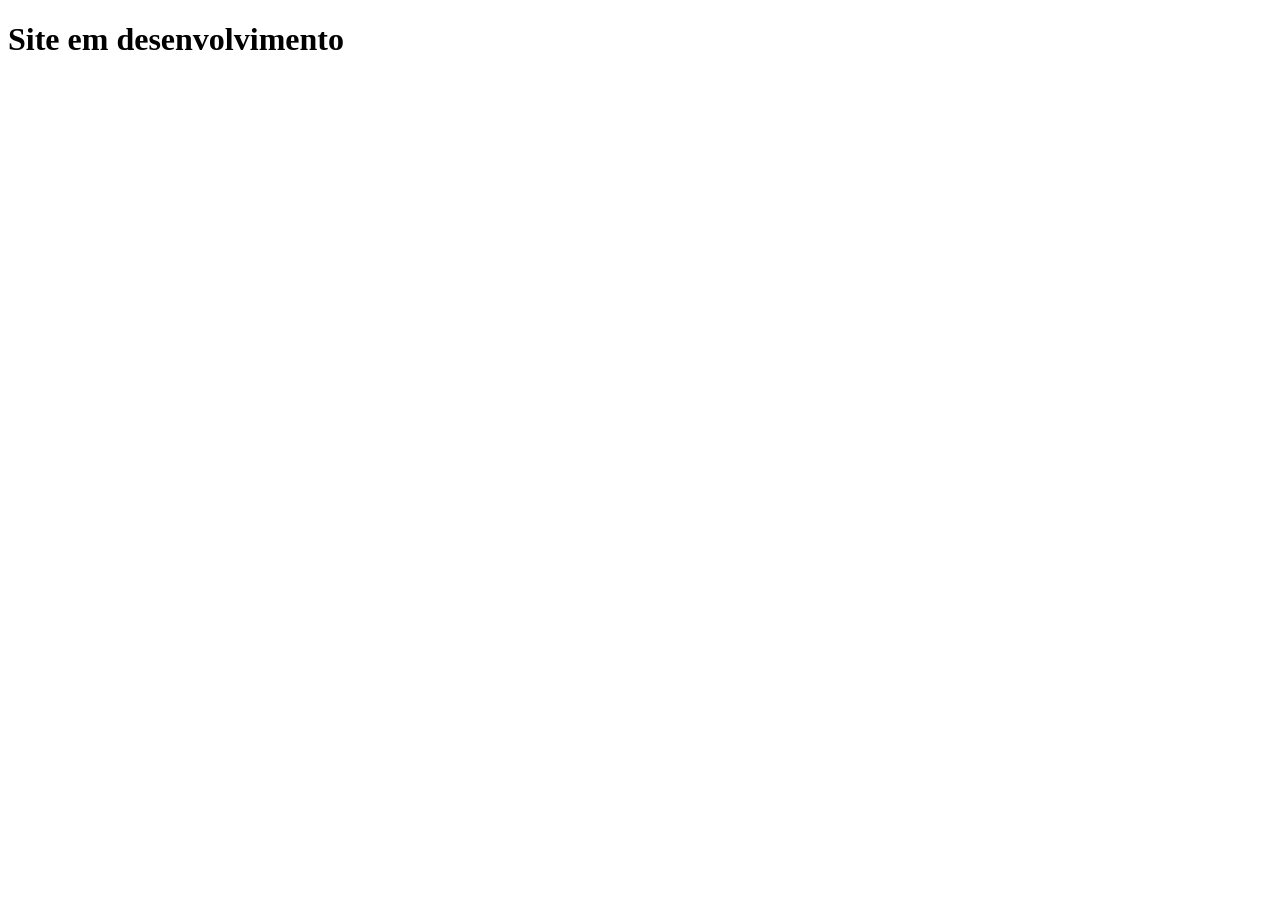
==== index.html @ aa509ddc "Iniciando" ====
<!DOCTYPE html>
<html lang="pt-br">
<head>
    <meta charset="UTF-8">
    <meta name="viewport" content="width=device-width, initial-scale=1.0">
    <title>Viva Fit</title>
</head>
<body>
    <h1> Site em desenvolvimento</h1>
</body>
</html>
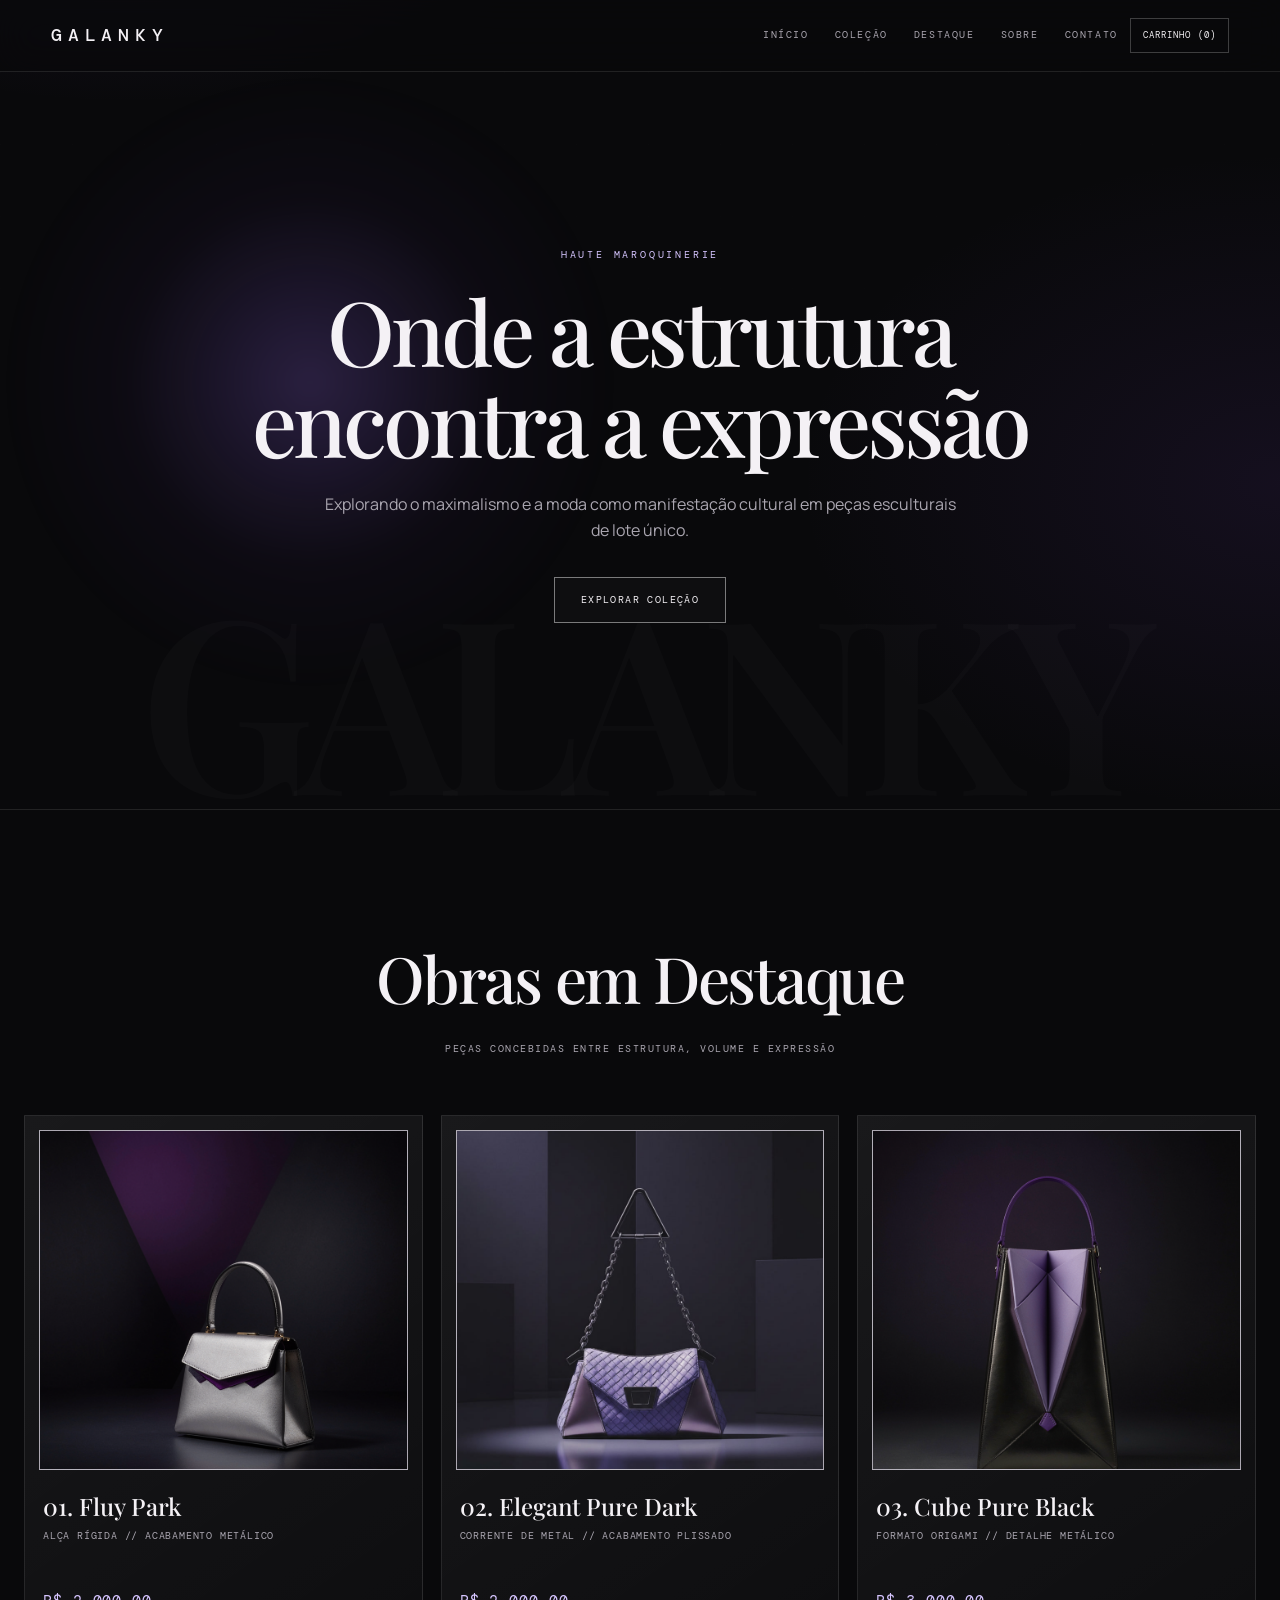
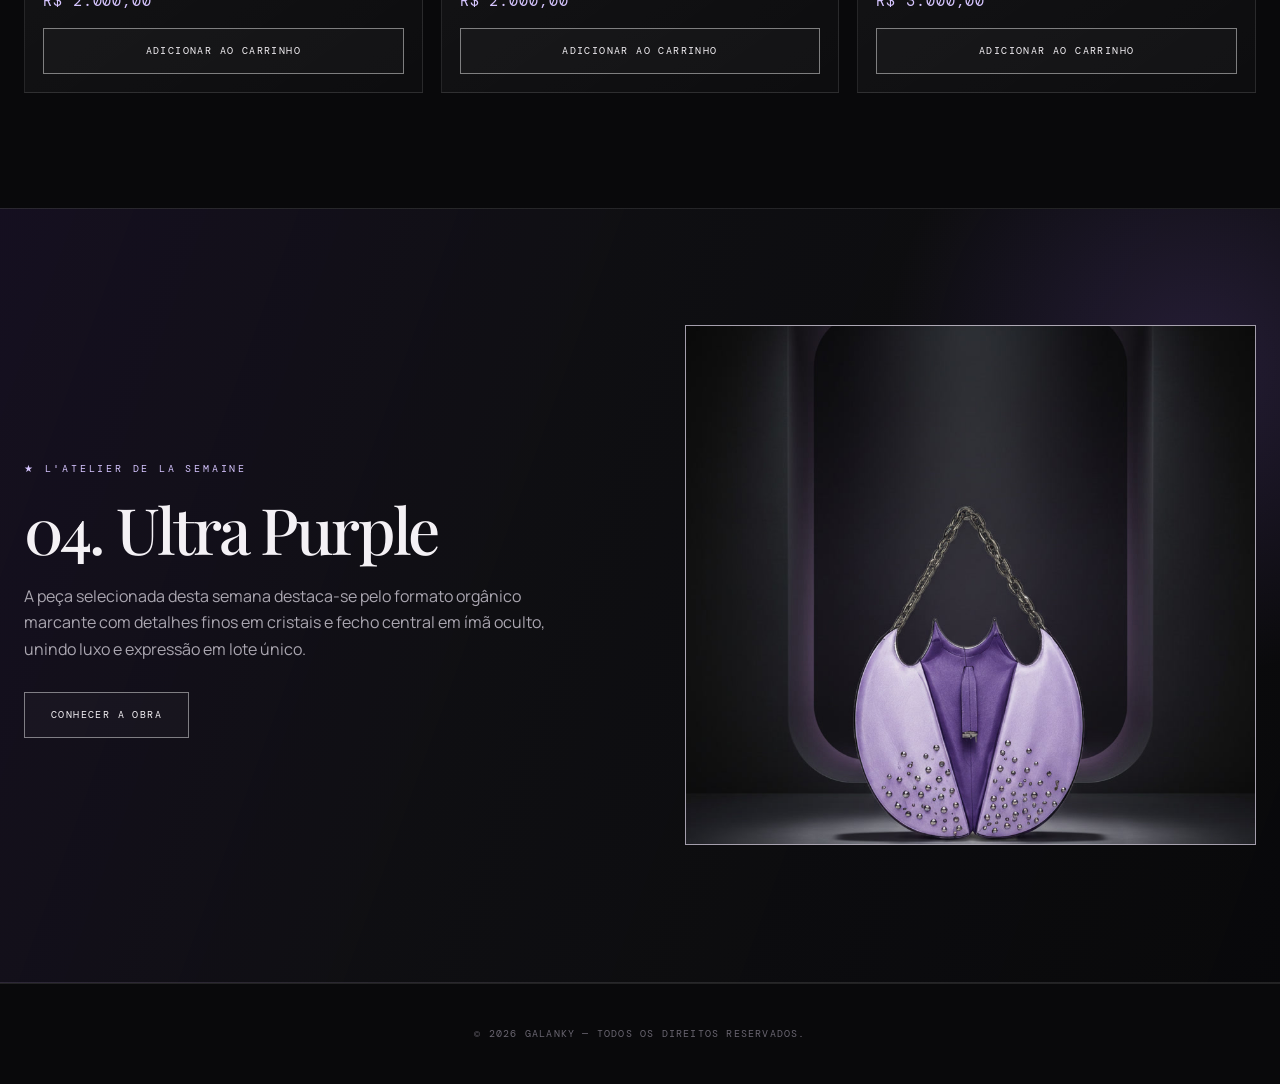
==== commit 6e6e1782: "Site novo" ====
--- a/index.html
+++ b/index.html
@@ -1,11 +1,95 @@
 <!DOCTYPE html>
 <html lang="pt-br">
+
 <head>
     <meta charset="UTF-8">
     <meta name="viewport" content="width=device-width, initial-scale=1.0">
-    <title>Viva Fit</title>
+    <title>GALANKY — Identidade Editorial de Luxo</title>
+    <link rel="stylesheet" href="./style.css">
 </head>
+
 <body>
-    <h1> Site em desenvolvimento</h1>
+
+    <nav class="navbar">
+        <div class="nav-logo">GALANKY</div>
+        <div class="nav-commerce">
+            <div class="nav-links">
+                <a href="./index.html">Início</a>
+                <a href="./pags/product.html">Coleção</a>
+                <a href="./pags/destaque.html">Destaque</a>
+                <a href="./pags/sobre.html">Sobre</a>
+                <a href="./pags/contact.html">Contato</a>
+            </div>
+            <a class="cart-link" href="./pags/carrinho.html">Carrinho (<span data-cart-count>0</span>)</a>
+        </div>
+    </nav>
+
+    <header class="hero">
+        <span class="hero-subtitle">Haute Maroquinerie</span>
+        <h1 class="hero-title">Onde a estrutura encontra a expressão</h1>
+        <p class="hero-description">Explorando o maximalismo e a moda como manifestação cultural em peças esculturais de
+            lote único.</p>
+        <div>
+            <a href="./pags/product.html" class="btn">Explorar Coleção</a>
+        </div>
+    </header>
+
+    <section class="section-container collection-section">
+        <h2 class="section-title">Obras em Destaque</h2>
+        <div class="product-grid">
+
+            <div class="product-card">
+                <div class="product-image-container">
+                    <img src="./pags/assets/bag01.png" alt="Bolsa Mini Estruturada">
+                </div>
+                <h3>01. Fluy Park</h3>
+                <p>Alça Rígida // Acabamento Metálico</p>
+                <div class="price">R$ 2.000,00</div><button type="button" class="btn" data-add="fluy-park">Adicionar ao carrinho</button>
+            </div>
+
+            <div class="product-card">
+                <div class="product-image-container">
+                    <img src="./pags/assets/bag02.jpg" alt="Bolsa Triangular">
+                </div>
+                <h3>02. Elegant Pure Dark</h3>
+                <p>Corrente de Metal // Acabamento Plissado</p>
+                <div class="price">R$ 2.000,00</div><button type="button" class="btn" data-add="elegant-pure-dark">Adicionar ao carrinho</button>
+            </div>
+
+            <div class="product-card">
+                <div class="product-image-container">
+                    <img src="./pags/assets/bag03.png" alt="Bolsa Escultural">
+                </div>
+                <h3>03. Cube Pure Black</h3>
+                <p>Formato Origami // Detalhe Metálico</p>
+                <div class="price">R$ 3.000,00</div><button type="button" class="btn" data-add="cube-pure-black">Adicionar ao carrinho</button>
+            </div>
+
+        </div>
+    </section>
+
+    <section class="semana-section">
+        <div class="section-container semana-flex">
+            <div class="semana-content">
+                <span class="semana-tag">★ L'Atelier de la Semaine</span>
+                <h2>04. Ultra Purple</h2>
+                <p>A peça selecionada desta semana destaca-se pelo formato orgânico marcante com detalhes finos em
+                    cristais e fecho central em ímã oculto, unindo luxo e expressão em lote único.</p>
+                <a href="./pags/destaque.html" class="btn">Conhecer a Obra</a>
+            </div>
+            <div class="semana-visual">
+                <div class="product-image-container feature-crop">
+                    <img src="./pags/assets/bag04.jpg" alt="Bolsa Escultural Orgânica">
+                </div>
+            </div>
+        </div>
+    </section>
+
+    <footer>
+        <p>&copy; 2026 GALANKY — Todos os direitos reservados.</p>
+    </footer>
+
+<script src="./app.js"></script>
 </body>
+
 </html>
--- a/style.css
+++ b/style.css
@@ -0,0 +1,561 @@
+/* GALANKY — identidade editorial de luxo */
+@import url('https://fonts.googleapis.com/css2?family=DM+Mono:wght@400;500&family=Manrope:wght@400;500;600&family=Playfair+Display:ital,wght@0,500;0,600;1,500&display=swap');
+
+:root {
+  --bg: #09090b;
+  --surface: rgba(20, 20, 24, .72);
+  --surface-strong: #141419;
+  --line: rgba(255,255,255,.10);
+  --line-strong: rgba(255,255,255,.22);
+  --text: #f4f1f5;
+  --muted: #aaa6b0;
+  --accent: #b28cff;
+  --accent-soft: #d6c5ff;
+}
+
+* { 
+  margin: 0; 
+  padding: 0; 
+  box-sizing: border-box; 
+}
+
+html { 
+  scroll-behavior: smooth; 
+}
+
+body {
+  min-height: 100vh;
+  font-family: 'Manrope', Arial, sans-serif;
+  background:
+    radial-gradient(900px 600px at 10% -10%, rgba(119,74,205,.20), transparent 62%),
+    radial-gradient(800px 550px at 100% 18%, rgba(99,57,161,.13), transparent 60%),
+    var(--bg);
+  color: var(--text);
+  line-height: 1.65;
+  overflow-x: hidden;
+}
+
+body::before {
+  content: ''; 
+  position: fixed; 
+  inset: 0; 
+  pointer-events: none; 
+  z-index: -1; 
+  opacity: .38;
+  background-image: linear-gradient(rgba(255,255,255,.018) 1px, transparent 1px), linear-gradient(90deg, rgba(255,255,255,.018) 1px, transparent 1px);
+  background-size: 72px 72px;
+  mask-image: linear-gradient(to bottom, black, transparent 75%);
+}
+
+a { 
+  text-decoration: none; 
+  color: inherit; 
+}
+
+button { 
+  font: inherit; 
+}
+
+/* NAVBAR */
+.navbar {
+  display: flex; 
+  justify-content: space-between; 
+  align-items: center; 
+  gap: 30px;
+  padding: 18px clamp(22px, 4vw, 64px); 
+  position: sticky; 
+  top: 0; 
+  z-index: 100;
+  border-bottom: 1px solid var(--line); 
+  background: rgba(9, 9, 11, .72); 
+  backdrop-filter: blur(18px) saturate(130%);
+}
+
+.nav-logo { 
+  font-family: 'DM Mono', monospace; 
+  font-size: 18px; 
+  font-weight: 500; 
+  letter-spacing: .32em; 
+}
+
+.nav-links { 
+  display: flex; 
+  align-items: center; 
+  flex-wrap: wrap; 
+  gap: 26px; 
+}
+
+.nav-links a { 
+  position: relative; 
+  font-family: 'DM Mono', monospace; 
+  font-size: 10px; 
+  text-transform: uppercase; 
+  letter-spacing: .16em; 
+  color: var(--muted); 
+  transition: color .25s ease; 
+}
+
+.nav-links a::after { 
+  content: ''; 
+  position: absolute; 
+  left: 0; 
+  bottom: -7px; 
+  width: 100%; 
+  height: 1px; 
+  background: var(--accent-soft); 
+  transform: scaleX(0); 
+  transform-origin: right; 
+  transition: transform .3s ease; 
+}
+
+.nav-links a:hover { 
+  color: var(--text); 
+}
+
+.nav-links a:hover::after { 
+  transform: scaleX(1); 
+  transform-origin: left; 
+}
+
+/* HERO */
+.hero { 
+  position: relative; 
+  isolation: isolate; 
+  min-height: min(82vh, 760px); 
+  display: grid; 
+  place-content: center; 
+  text-align: center; 
+  padding: 110px 24px 120px; 
+  border-bottom: 1px solid var(--line); 
+  overflow: hidden; 
+}
+
+.hero::before { 
+  content: ''; 
+  position: absolute; 
+  width: 620px; 
+  height: 620px; 
+  border-radius: 50%; 
+  z-index: -1; 
+  background: radial-gradient(circle, rgba(159,112,255,.22), rgba(100,52,168,.05) 42%, transparent 70%); 
+  filter: blur(8px); 
+  animation: floatGlow 9s ease-in-out infinite; 
+}
+
+.hero::after { 
+  content: 'GALANKY'; 
+  position: absolute; 
+  left: 50%; 
+  bottom: -.36em; 
+  transform: translateX(-50%); 
+  font-family: 'Playfair Display', serif; 
+  font-size: clamp(100px, 19vw, 300px); 
+  font-weight: 600; 
+  letter-spacing: -.07em; 
+  color: rgba(255,255,255,.018); 
+  white-space: nowrap; 
+  z-index: -1; 
+}
+
+@keyframes floatGlow { 
+  50% { transform: translate3d(0, -18px, 0) scale(1.07); } 
+}
+
+.hero-subtitle, .semana-tag { 
+  font-family: 'DM Mono', monospace; 
+  font-size: 10px; 
+  text-transform: uppercase; 
+  letter-spacing: .28em; 
+  color: var(--accent-soft); 
+}
+
+.hero-subtitle { 
+  margin-bottom: 20px; 
+  display: block; 
+}
+
+.hero-title { 
+  font-family: 'Playfair Display', Georgia, serif; 
+  font-size: clamp(44px, 7vw, 94px); 
+  line-height: 1.02; 
+  font-weight: 500; 
+  letter-spacing: -.045em; 
+  max-width: 900px; 
+  margin: 0 auto 24px; 
+}
+
+.hero-description { 
+  color: var(--muted); 
+  max-width: 650px; 
+  margin: 0 auto 34px; 
+  font-size: 16px; 
+}
+
+/* BOTOES */
+.btn { 
+  position: relative; 
+  overflow: hidden; 
+  display: inline-flex; 
+  align-items: center; 
+  justify-content: center; 
+  min-height: 46px; 
+  padding: 12px 26px; 
+  border: 1px solid rgba(255,255,255,.45); 
+  background: rgba(255,255,255,.025); 
+  color: var(--text); 
+  text-transform: uppercase; 
+  letter-spacing: .14em; 
+  font-family: 'DM Mono', monospace; 
+  font-size: 10px; 
+  cursor: pointer; 
+  transition: border-color .3s ease, color .3s ease, transform .3s ease, background .3s ease; 
+}
+
+.btn::before { 
+  content: ''; 
+  position: absolute; 
+  inset: 0; 
+  background: var(--accent-soft); 
+  transform: translateY(102%); 
+  transition: transform .32s cubic-bezier(.22, 1, .36, 1); 
+  z-index: -1; 
+}
+
+.btn:hover { 
+  color: #151018; 
+  border-color: var(--accent-soft); 
+  transform: translateY(-2px); 
+}
+
+.btn:hover::before { 
+  transform: translateY(0); 
+}
+
+/* SEÇÕES E CARDS */
+.section-container { 
+  width: min(1240px, calc(100% - 48px)); 
+  margin: 0 auto; 
+  padding: clamp(72px, 9vw, 132px) 0; 
+}
+
+.section-title { 
+  font-family: 'Playfair Display', Georgia, serif; 
+  font-size: clamp(38px, 5vw, 66px); 
+  font-weight: 500; 
+  letter-spacing: -.035em; 
+  text-align: center; 
+  margin-bottom: 58px; 
+}
+
+.collection-section .section-title::after { 
+  content: 'Peças concebidas entre estrutura, volume e expressão'; 
+  display: block; 
+  margin-top: 10px; 
+  font-family: 'DM Mono', monospace; 
+  font-size: 10px; 
+  font-weight: 400; 
+  letter-spacing: .15em; 
+  text-transform: uppercase; 
+  color: var(--muted); 
+}
+
+.product-grid { 
+  display: grid; 
+  grid-template-columns: repeat(auto-fit, minmax(260px, 1fr)); 
+  gap: 18px; 
+}
+
+.product-card { 
+  position: relative; 
+  isolation: isolate; 
+  padding: 14px; 
+  background: linear-gradient(145deg, rgba(255,255,255,.065), rgba(255,255,255,.018)); 
+  border: 1px solid var(--line); 
+  text-align: left; 
+  transition: transform .45s cubic-bezier(.22, 1, .36, 1), border-color .35s ease, box-shadow .45s ease; 
+}
+
+.product-card::before { 
+  content: ''; 
+  position: absolute; 
+  inset: -1px; 
+  z-index: -1; 
+  background: linear-gradient(135deg, transparent 20%, rgba(184,142,255,.30), transparent 72%); 
+  opacity: 0; 
+  transition: opacity .45s ease; 
+}
+
+.product-card:hover { 
+  transform: translateY(-9px); 
+  border-color: rgba(214,197,255,.42); 
+  box-shadow: 0 28px 80px rgba(0,0,0,.38); 
+}
+
+.product-card:hover::before { 
+  opacity: 1; 
+}
+
+/* CONTAINER DE IMAGEM */
+.product-image-container { 
+  width: 100%; 
+  height: 340px; 
+  overflow: hidden; 
+  position: relative; 
+  margin-bottom: 22px; 
+  display: flex; 
+  justify-content: center;
+  align-items: center; 
+  background: radial-gradient(circle at 50% 35%, #eeeaf2 0%, #d8d4df 58%, #c7c2cd 100%); 
+  border: 1px solid rgba(0,0,0,.14); 
+}
+
+.product-image-container::after { 
+  content: ''; 
+  position: absolute; 
+  inset: 0; 
+  pointer-events: none; 
+  background: linear-gradient(115deg, transparent 25%, rgba(255,255,255,.34) 48%, transparent 68%); 
+  transform: translateX(-140%); 
+  transition: transform .8s cubic-bezier(.22, 1, .36, 1); 
+  z-index: 2;
+}
+
+.product-card:hover .product-image-container::after { 
+  transform: translateX(140%); 
+}
+
+.product-image-container img { 
+  width: 100%; 
+  height: 100%; 
+  object-fit: cover; 
+  object-position: center; 
+  display: block; 
+  padding: 0; 
+  transition: transform .65s cubic-bezier(.22, 1, .36, 1), filter .45s ease; 
+}
+
+.product-card:hover img { 
+  transform: scale(1.05); 
+  filter: drop-shadow(0 18px 18px rgba(20,8,35,.24)); 
+}
+
+.product-card h3 { 
+  font-family: 'Playfair Display', Georgia, serif; 
+  font-size: 24px; 
+  line-height: 1.18; 
+  font-weight: 500; 
+  margin: 2px 4px 7px; 
+}
+
+.product-card p { 
+  min-height: 42px; 
+  margin: 0 4px 20px; 
+  color: var(--muted); 
+  font-family: 'DM Mono', monospace; 
+  font-size: 10px; 
+  line-height: 1.7; 
+  letter-spacing: .08em; 
+  text-transform: uppercase; 
+}
+
+.product-card .btn { 
+  margin: 0 4px 4px; 
+  width: calc(100% - 8px); 
+}
+
+/* ÁREA DE DESTAQUE DA SEMANA */
+.semana-section { 
+  position: relative; 
+  border-top: 1px solid var(--line); 
+  border-bottom: 1px solid var(--line); 
+  background: linear-gradient(110deg, rgba(107,63,177,.13), rgba(20,20,24,.58) 42%, rgba(9,9,11,.8)); 
+  overflow: hidden; 
+}
+
+.semana-section::before { 
+  content: ''; 
+  position: absolute; 
+  width: 650px; 
+  height: 650px; 
+  right: -240px; 
+  top: -170px; 
+  border-radius: 50%; 
+  background: radial-gradient(circle, rgba(166,118,255,.17), transparent 68%); 
+}
+
+.semana-flex { 
+  position: relative; 
+  display: grid; 
+  grid-template-columns: 1fr 1fr; 
+  align-items: center; 
+  gap: clamp(34px, 7vw, 100px); 
+}
+
+.semana-content h2 { 
+  font-family: 'Playfair Display', Georgia, serif; 
+  font-size: clamp(42px, 5vw, 68px); 
+  line-height: 1.02; 
+  font-weight: 500; 
+  letter-spacing: -.045em; 
+  margin: 16px 0 22px; 
+}
+
+.semana-content p { 
+  color: var(--muted); 
+  max-width: 560px; 
+  margin-bottom: 30px; 
+}
+
+.semana-visual { 
+  min-width: 0; 
+}
+
+.feature-crop { 
+  height: clamp(380px, 44vw, 520px); 
+  background: radial-gradient(circle at 50% 50%, #e9e4ee, #beb7c7); 
+}
+
+.feature-crop img { 
+  padding: 0; 
+  object-fit: cover; 
+  object-position: center; 
+}
+
+.sobre-content { 
+  max-width: 850px; 
+  text-align: center; 
+}
+
+.sobre-content .hero-description { 
+  margin-bottom: 22px; 
+}
+
+footer { 
+  padding: 42px 24px; 
+  border-top: 1px solid var(--line); 
+  text-align: center; 
+  color: #696570; 
+  font-family: 'DM Mono', monospace; 
+  font-size: 10px; 
+  letter-spacing: .12em; 
+  text-transform: uppercase; 
+}
+
+/* RESPONSIVIDADE */
+@media (max-width: 760px) {
+  .navbar { align-items: flex-start; flex-direction: column; gap: 12px; }
+  .nav-links { gap: 14px 20px; }
+  .section-container { width: min(100% - 32px, 1240px); }
+  .hero { min-height: 700px; }
+  .product-grid { gap: 14px; }
+  .product-image-container { height: 310px; }
+  .semana-flex { grid-template-columns: 1fr; }
+  .semana-content { order: 1; }
+  .semana-visual { order: 2; }
+  .feature-crop { height: 380px; }
+}
+
+@media (prefers-reduced-motion: reduce) { 
+  *, *::before, *::after { 
+    animation-duration: .01ms !important; 
+    animation-iteration-count: 1 !important; 
+    transition-duration: .01ms !important; 
+    scroll-behavior: auto !important; 
+  } 
+}
+/* E-COMMERCE — extensão da identidade GALANKY */
+.nav-commerce { display:flex; align-items:center; gap:12px; }
+.cart-link { border:1px solid var(--line-strong); padding:9px 12px; font-family:'DM Mono',monospace; font-size:9px; letter-spacing:.12em; text-transform:uppercase; }
+.cart-link:hover { border-color:var(--accent-soft); color:var(--accent-soft); }
+.price { margin: 8px 4px 14px; font-family:'DM Mono',monospace; font-size:15px; letter-spacing:.06em; color:var(--accent-soft); }
+.price small { color:var(--muted); font-size:9px; margin-left:5px; }
+.product-card .btn-row { display:grid; grid-template-columns:1fr; gap:8px; }
+.btn.secondary { border-color:var(--line); color:var(--muted); }
+.eyebrow { display:block; font-family:'DM Mono',monospace; font-size:9px; text-transform:uppercase; letter-spacing:.2em; color:var(--accent-soft); margin-bottom:8px; }
+.ecommerce-section { border-top:1px solid var(--line); }
+.checkout-grid { display:grid; grid-template-columns:minmax(0,1.15fr) minmax(320px,.85fr); gap:22px; align-items:start; }
+.panel { padding:26px; background:linear-gradient(145deg,rgba(255,255,255,.055),rgba(255,255,255,.018)); border:1px solid var(--line); }
+.panel h2 { font-family:'Playfair Display',Georgia,serif; font-size:32px; font-weight:500; margin-bottom:22px; }
+.form-grid { display:grid; grid-template-columns:1fr 1fr; gap:14px; }
+.field { display:flex; flex-direction:column; gap:7px; margin-bottom:14px; }
+.field.full { grid-column:1/-1; }
+.field label { font-family:'DM Mono',monospace; font-size:9px; text-transform:uppercase; letter-spacing:.14em; color:var(--muted); }
+.field input, .field select { width:100%; min-height:46px; padding:11px 13px; color:var(--text); background:rgba(0,0,0,.22); border:1px solid var(--line-strong); outline:none; font:13px Manrope,sans-serif; }
+.field input:focus { border-color:var(--accent-soft); }
+.cep-line { display:grid; grid-template-columns:1fr auto; gap:8px; }
+.delivery-box { margin-top:8px; min-height:90px; border:1px solid var(--line); padding:16px; background:rgba(0,0,0,.16); }
+.delivery-success strong { display:block; font-size:16px; }
+.delivery-success p { color:var(--muted); font-size:11px; margin-top:13px; }
+.delivery-metrics { display:grid; grid-template-columns:repeat(3,1fr); gap:8px; margin-top:15px; }
+.delivery-metrics div { border-left:1px solid var(--line-strong); padding-left:10px; }
+.delivery-metrics small, .tracking-details small, .tracking-count small { display:block; color:var(--muted); font-family:'DM Mono',monospace; font-size:8px; text-transform:uppercase; letter-spacing:.12em; margin-bottom:5px; }
+.loading-line { color:var(--muted); font-family:'DM Mono',monospace; font-size:10px; text-transform:uppercase; letter-spacing:.12em; }
+.is-error { color:#e9b8c4; border-color:rgba(233,184,196,.4); }
+.payment-options { display:grid; grid-template-columns:1fr 1fr; gap:10px; margin:8px 0 14px; }
+.payment-option { position:relative; }
+.payment-option input { position:absolute; opacity:0; }
+.payment-option label { display:block; padding:15px; border:1px solid var(--line); cursor:pointer; font-family:'DM Mono',monospace; font-size:10px; text-transform:uppercase; letter-spacing:.12em; }
+.payment-option input:checked + label { border-color:var(--accent-soft); background:rgba(178,140,255,.08); color:var(--accent-soft); }
+.payment-panel { padding:13px; margin-bottom:15px; border:1px solid var(--line); color:var(--muted); font-size:11px; }
+.payment-panel strong { color:var(--text); }
+.order-items { display:flex; flex-direction:column; gap:13px; margin-bottom:18px; }
+.order-items > div { display:flex; justify-content:space-between; gap:15px; color:var(--muted); font-size:12px; }
+.order-items strong { color:var(--text); }
+.total-line { border-top:1px solid var(--line); padding-top:17px; display:flex; justify-content:space-between; font-family:'DM Mono',monospace; text-transform:uppercase; letter-spacing:.1em; font-size:11px; }
+.total-line strong { color:var(--accent-soft); font-size:16px; }
+.demo-note { margin-top:16px; padding:12px; border:1px dashed var(--line-strong); color:var(--muted); font-family:'DM Mono',monospace; font-size:9px; line-height:1.6; text-transform:uppercase; }
+.toast { position:fixed; right:22px; bottom:22px; z-index:500; padding:14px 17px; border:1px solid var(--line-strong); background:#141419; color:var(--text); font-family:'DM Mono',monospace; font-size:10px; letter-spacing:.05em; transform:translateY(20px); opacity:0; pointer-events:none; transition:.25s ease; }
+.toast.show { transform:translateY(0); opacity:1; }
+.empty-state { padding:60px 20px; text-align:center; border:1px dashed var(--line-strong); color:var(--muted); }
+.empty-state h2 { color:var(--text); font-family:'Playfair Display',serif; font-size:34px; font-weight:500; margin-bottom:10px; }
+.empty-state .btn { margin-top:20px; }
+.cart-item { display:grid; grid-template-columns:90px 1fr auto auto; gap:16px; align-items:center; padding:14px 0; border-bottom:1px solid var(--line); }
+.cart-item img { width:90px; height:90px; object-fit:cover; background:#ddd; }
+.cart-item h3 { font-family:'Playfair Display',serif; font-size:22px; font-weight:500; }
+.cart-item p { color:var(--muted); font-size:11px; }
+.qty-control { display:flex; align-items:center; gap:12px; margin-top:9px; font-family:'DM Mono',monospace; }
+.qty-control button { width:25px; height:25px; border:1px solid var(--line-strong); background:transparent; color:var(--text); cursor:pointer; }
+.remove-item { border:0; background:none; color:var(--muted); font-size:22px; cursor:pointer; }
+.tracking-head { display:flex; justify-content:space-between; gap:30px; align-items:flex-end; padding-bottom:35px; border-bottom:1px solid var(--line); }
+.tracking-head h1 { font-family:'Playfair Display',serif; font-size:clamp(42px,6vw,70px); line-height:1; font-weight:500; margin-bottom:13px; }
+.tracking-head p { color:var(--muted); max-width:600px; }
+.tracking-count { min-width:210px; padding:18px; border:1px solid var(--line-strong); text-align:right; }
+.tracking-count strong { display:block; color:var(--accent-soft); font-family:'DM Mono',monospace; font-size:17px; }
+.tracking-count span { display:block; color:var(--muted); font-size:11px; margin-top:5px; }
+.timeline { display:grid; grid-template-columns:repeat(4,1fr); gap:10px; padding:38px 0; }
+.timeline-step { position:relative; display:flex; flex-direction:column; align-items:center; text-align:center; gap:10px; color:#5e5965; }
+.timeline-step::after { content:''; position:absolute; height:1px; background:var(--line); top:16px; left:50%; width:100%; z-index:-1; }
+.timeline-step:last-child::after { display:none; }
+.timeline-step span { width:33px; height:33px; display:grid; place-items:center; border:1px solid var(--line); background:var(--bg); font-family:'DM Mono',monospace; font-size:10px; }
+.timeline-step.done { color:var(--text); }
+.timeline-step.done span { border-color:var(--accent-soft); color:var(--accent-soft); }
+.timeline-step.current strong { color:var(--accent-soft); }
+.timeline-step strong { font-family:'DM Mono',monospace; font-size:9px; text-transform:uppercase; letter-spacing:.08em; }
+.tracking-details { display:grid; grid-template-columns:repeat(3,1fr); border-top:1px solid var(--line); border-bottom:1px solid var(--line); }
+.tracking-details > div { padding:22px; border-right:1px solid var(--line); }
+.tracking-details > div:last-child { border-right:0; }
+.tracking-details strong { display:block; font-size:14px; margin-bottom:6px; }
+.tracking-details span { color:var(--muted); font-size:10px; }
+@media (max-width:760px) {
+  .nav-commerce { width:100%; justify-content:space-between; }
+  .checkout-grid { grid-template-columns:1fr; }
+  .form-grid, .payment-options { grid-template-columns:1fr; }
+  .delivery-metrics, .tracking-details { grid-template-columns:1fr; }
+  .tracking-details > div { border-right:0; border-bottom:1px solid var(--line); }
+  .tracking-details > div:last-child { border-bottom:0; }
+  .tracking-head { flex-direction:column; align-items:stretch; }
+  .tracking-count { text-align:left; }
+  .timeline { grid-template-columns:1fr; gap:18px; }
+  .timeline-step { flex-direction:row; text-align:left; }
+  .timeline-step::after { display:none; }
+  .cart-item { grid-template-columns:70px 1fr auto; }
+  .cart-item > strong { grid-column:2; }
+  .remove-item { grid-column:3; grid-row:1; }
+}
+.timeline-five { grid-template-columns:repeat(5,1fr); }
+@media (max-width:760px) { .timeline-five { grid-template-columns:1fr; } }
+
+.payment-result { margin-top: 12px; padding: 13px; border: 1px solid var(--accent-soft); background: rgba(178,140,255,.06); display:flex; flex-direction:column; gap:5px; }
+.payment-result strong { color:var(--text); font-family:'DM Mono',monospace; font-size:13px; }
+.payment-result span { color:var(--muted); font-size:11px; }
+.payment-result em { color:var(--accent-soft); font-style:normal; }
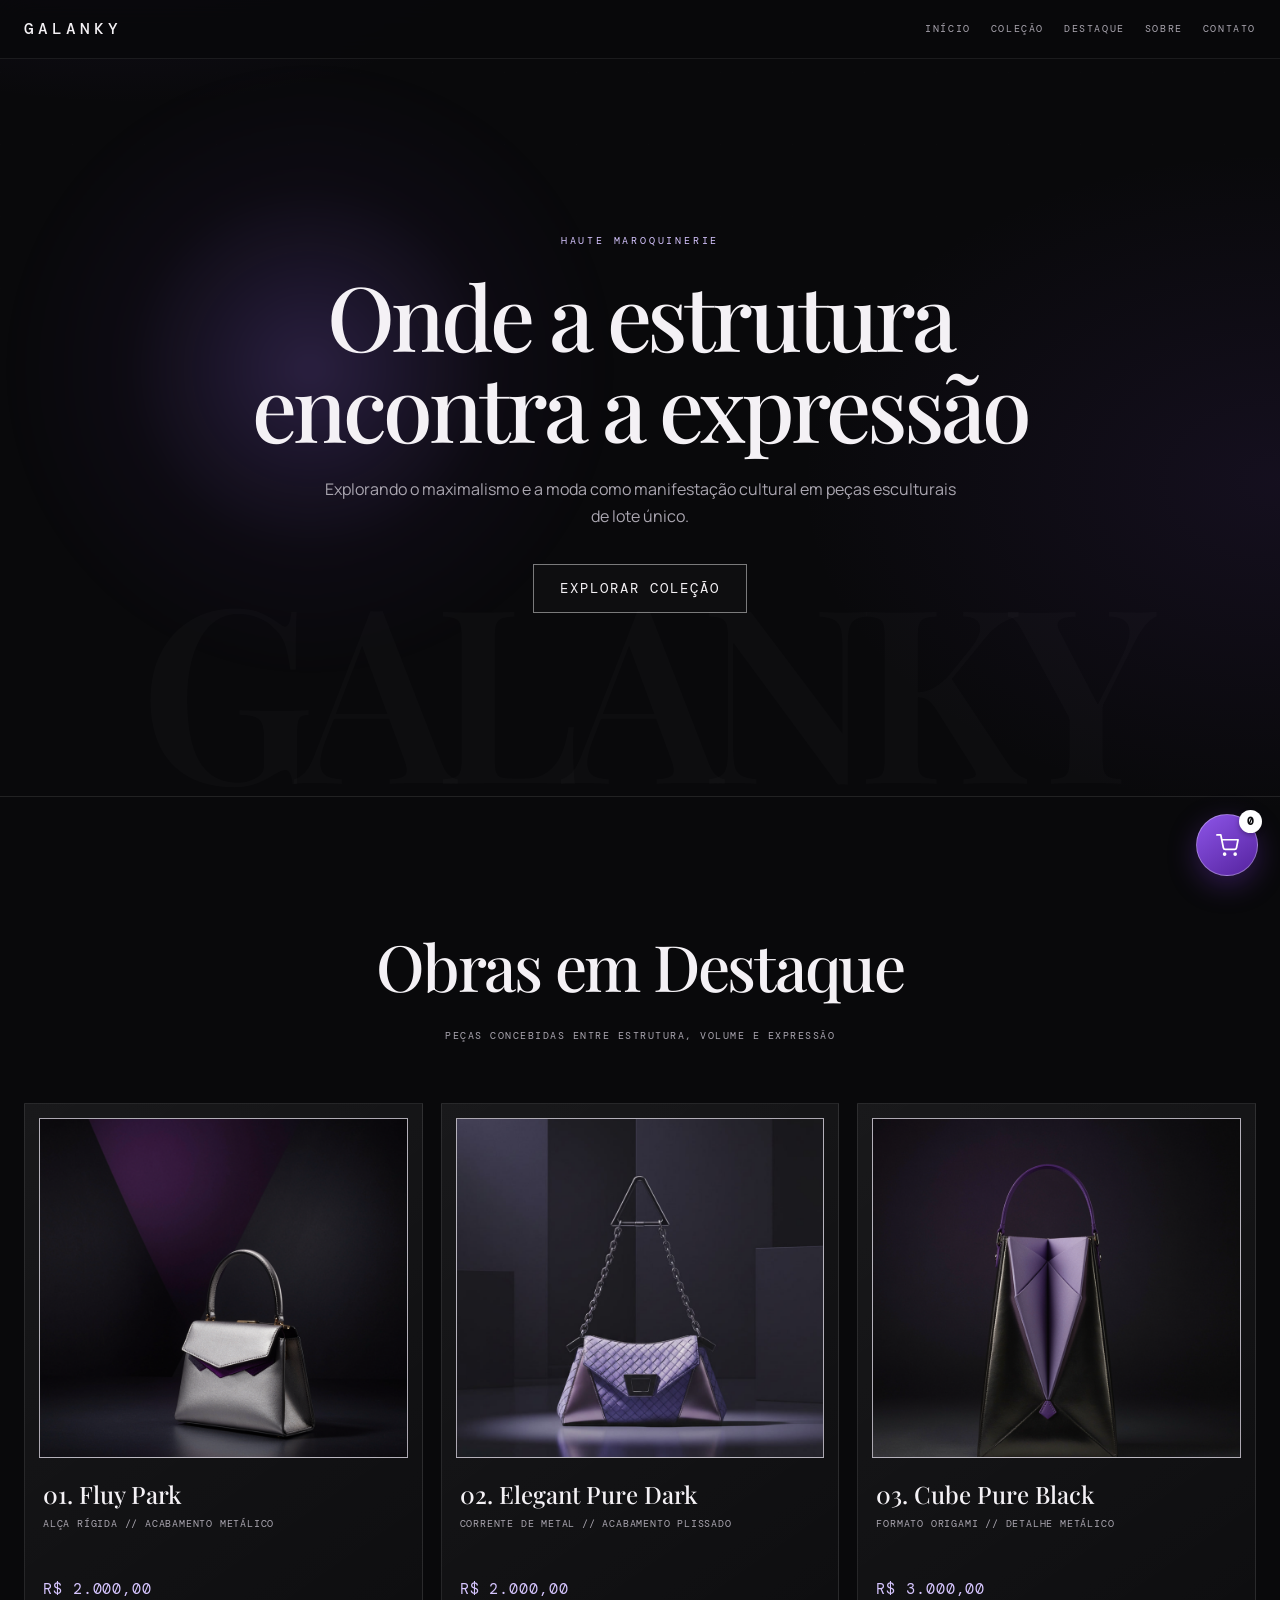
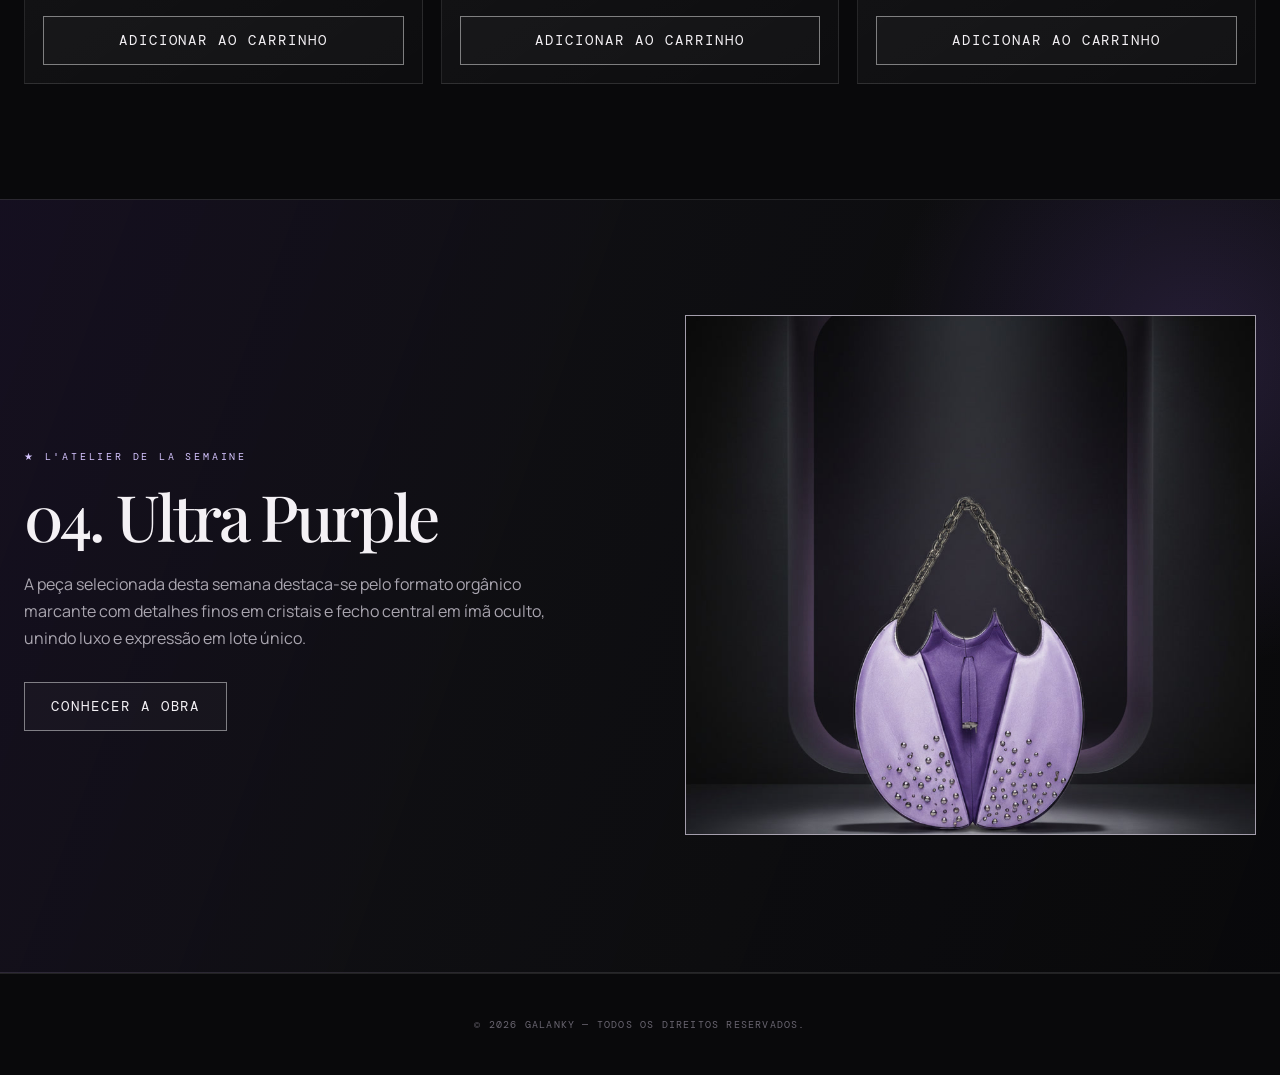
==== commit 2fc4ac17: "correções" ====
--- a/index.html
+++ b/index.html
@@ -13,14 +13,13 @@
     <nav class="navbar">
         <div class="nav-logo">GALANKY</div>
         <div class="nav-commerce">
-            <div class="nav-links">
-                <a href="./index.html">Início</a>
-                <a href="./pags/product.html">Coleção</a>
-                <a href="./pags/destaque.html">Destaque</a>
-                <a href="./pags/sobre.html">Sobre</a>
-                <a href="./pags/contact.html">Contato</a>
-            </div>
-            <a class="cart-link" href="./pags/carrinho.html">Carrinho (<span data-cart-count>0</span>)</a>
+        <div class="nav-links">
+            <a href="./index.html">Início</a>
+            <a href="./pags/product.html">Coleção</a>
+            <a href="./pags/destaque.html">Destaque</a>
+            <a href="./pags/sobre.html">Sobre</a>
+            <a href="./pags/contact.html">Contato</a>
+        </div>
         </div>
     </nav>
 
@@ -38,31 +37,37 @@
         <h2 class="section-title">Obras em Destaque</h2>
         <div class="product-grid">
 
-            <div class="product-card">
+            <div class="product-card" data-open-product="fluy-park" role="link" tabindex="0"
+                aria-label="Ver detalhes do produto">
                 <div class="product-image-container">
                     <img src="./pags/assets/bag01.png" alt="Bolsa Mini Estruturada">
                 </div>
                 <h3>01. Fluy Park</h3>
                 <p>Alça Rígida // Acabamento Metálico</p>
-                <div class="price">R$ 2.000,00</div><button type="button" class="btn" data-add="fluy-park">Adicionar ao carrinho</button>
+                <div class="price">R$ 2.000,00</div><button type="button" class="btn" data-add="fluy-park">Adicionar ao
+                    carrinho</button>
             </div>
 
-            <div class="product-card">
+            <div class="product-card" data-open-product="elegant-pure-dark" role="link" tabindex="0"
+                aria-label="Ver detalhes do produto">
                 <div class="product-image-container">
                     <img src="./pags/assets/bag02.jpg" alt="Bolsa Triangular">
                 </div>
                 <h3>02. Elegant Pure Dark</h3>
                 <p>Corrente de Metal // Acabamento Plissado</p>
-                <div class="price">R$ 2.000,00</div><button type="button" class="btn" data-add="elegant-pure-dark">Adicionar ao carrinho</button>
+                <div class="price">R$ 2.000,00</div><button type="button" class="btn"
+                    data-add="elegant-pure-dark">Adicionar ao carrinho</button>
             </div>
 
-            <div class="product-card">
+            <div class="product-card" data-open-product="cube-pure-black" role="link" tabindex="0"
+                aria-label="Ver detalhes do produto">
                 <div class="product-image-container">
                     <img src="./pags/assets/bag03.png" alt="Bolsa Escultural">
                 </div>
                 <h3>03. Cube Pure Black</h3>
                 <p>Formato Origami // Detalhe Metálico</p>
-                <div class="price">R$ 3.000,00</div><button type="button" class="btn" data-add="cube-pure-black">Adicionar ao carrinho</button>
+                <div class="price">R$ 3.000,00</div><button type="button" class="btn"
+                    data-add="cube-pure-black">Adicionar ao carrinho</button>
             </div>
 
         </div>
@@ -85,11 +90,20 @@
         </div>
     </section>
 
-    <footer>
+    
+    <a class="floating-cart-btn" href="./pags/carrinho.html" aria-label="Abrir carrinho" title="Abrir carrinho">
+      <svg xmlns="http://www.w3.org/2000/svg" width="23" height="23" viewBox="0 0 24 24" fill="none" stroke="currentColor" stroke-width="1.8" stroke-linecap="round" stroke-linejoin="round" aria-hidden="true">
+        <circle cx="9" cy="21" r="1"></circle><circle cx="20" cy="21" r="1"></circle>
+        <path d="M1 1h4l2.68 13.39a2 2 0 0 0 2 1.61h9.72a2 2 0 0 0 2-1.61L23 6H6"></path>
+      </svg>
+      <span class="cart-badge" data-cart-count aria-live="polite">0</span>
+    </a>
+
+<footer>
         <p>&copy; 2026 GALANKY — Todos os direitos reservados.</p>
     </footer>
 
-<script src="./app.js"></script>
+    <script src="./app.js"></script>
 </body>
 
 </html>
--- a/style.css
+++ b/style.css
@@ -1,561 +1,1851 @@
-/* GALANKY — identidade editorial de luxo */
-@import url('https://fonts.googleapis.com/css2?family=DM+Mono:wght@400;500&family=Manrope:wght@400;500;600&family=Playfair+Display:ital,wght@0,500;0,600;1,500&display=swap');
-
-:root {
-  --bg: #09090b;
-  --surface: rgba(20, 20, 24, .72);
-  --surface-strong: #141419;
-  --line: rgba(255,255,255,.10);
-  --line-strong: rgba(255,255,255,.22);
-  --text: #f4f1f5;
-  --muted: #aaa6b0;
-  --accent: #b28cff;
-  --accent-soft: #d6c5ff;
-}
-
-* { 
-  margin: 0; 
-  padding: 0; 
-  box-sizing: border-box; 
-}
-
-html { 
-  scroll-behavior: smooth; 
-}
-
-body {
-  min-height: 100vh;
-  font-family: 'Manrope', Arial, sans-serif;
-  background:
-    radial-gradient(900px 600px at 10% -10%, rgba(119,74,205,.20), transparent 62%),
-    radial-gradient(800px 550px at 100% 18%, rgba(99,57,161,.13), transparent 60%),
-    var(--bg);
-  color: var(--text);
-  line-height: 1.65;
-  overflow-x: hidden;
-}
-
-body::before {
-  content: ''; 
-  position: fixed; 
-  inset: 0; 
-  pointer-events: none; 
-  z-index: -1; 
-  opacity: .38;
-  background-image: linear-gradient(rgba(255,255,255,.018) 1px, transparent 1px), linear-gradient(90deg, rgba(255,255,255,.018) 1px, transparent 1px);
-  background-size: 72px 72px;
-  mask-image: linear-gradient(to bottom, black, transparent 75%);
-}
-
-a { 
-  text-decoration: none; 
-  color: inherit; 
-}
-
-button { 
-  font: inherit; 
-}
-
-/* NAVBAR */
-.navbar {
-  display: flex; 
-  justify-content: space-between; 
-  align-items: center; 
-  gap: 30px;
-  padding: 18px clamp(22px, 4vw, 64px); 
-  position: sticky; 
-  top: 0; 
-  z-index: 100;
-  border-bottom: 1px solid var(--line); 
-  background: rgba(9, 9, 11, .72); 
-  backdrop-filter: blur(18px) saturate(130%);
-}
-
-.nav-logo { 
-  font-family: 'DM Mono', monospace; 
-  font-size: 18px; 
-  font-weight: 500; 
-  letter-spacing: .32em; 
-}
-
-.nav-links { 
-  display: flex; 
-  align-items: center; 
-  flex-wrap: wrap; 
-  gap: 26px; 
-}
-
-.nav-links a { 
-  position: relative; 
-  font-family: 'DM Mono', monospace; 
-  font-size: 10px; 
-  text-transform: uppercase; 
-  letter-spacing: .16em; 
-  color: var(--muted); 
-  transition: color .25s ease; 
-}
-
-.nav-links a::after { 
-  content: ''; 
-  position: absolute; 
-  left: 0; 
-  bottom: -7px; 
-  width: 100%; 
-  height: 1px; 
-  background: var(--accent-soft); 
-  transform: scaleX(0); 
-  transform-origin: right; 
-  transition: transform .3s ease; 
-}
-
-.nav-links a:hover { 
-  color: var(--text); 
-}
-
-.nav-links a:hover::after { 
-  transform: scaleX(1); 
-  transform-origin: left; 
-}
-
-/* HERO */
-.hero { 
-  position: relative; 
-  isolation: isolate; 
-  min-height: min(82vh, 760px); 
-  display: grid; 
-  place-content: center; 
-  text-align: center; 
-  padding: 110px 24px 120px; 
-  border-bottom: 1px solid var(--line); 
-  overflow: hidden; 
-}
-
-.hero::before { 
-  content: ''; 
-  position: absolute; 
-  width: 620px; 
-  height: 620px; 
-  border-radius: 50%; 
-  z-index: -1; 
-  background: radial-gradient(circle, rgba(159,112,255,.22), rgba(100,52,168,.05) 42%, transparent 70%); 
-  filter: blur(8px); 
-  animation: floatGlow 9s ease-in-out infinite; 
-}
-
-.hero::after { 
-  content: 'GALANKY'; 
-  position: absolute; 
-  left: 50%; 
-  bottom: -.36em; 
-  transform: translateX(-50%); 
-  font-family: 'Playfair Display', serif; 
-  font-size: clamp(100px, 19vw, 300px); 
-  font-weight: 600; 
-  letter-spacing: -.07em; 
-  color: rgba(255,255,255,.018); 
-  white-space: nowrap; 
-  z-index: -1; 
-}
-
-@keyframes floatGlow { 
-  50% { transform: translate3d(0, -18px, 0) scale(1.07); } 
-}
-
-.hero-subtitle, .semana-tag { 
-  font-family: 'DM Mono', monospace; 
-  font-size: 10px; 
-  text-transform: uppercase; 
-  letter-spacing: .28em; 
-  color: var(--accent-soft); 
-}
-
-.hero-subtitle { 
-  margin-bottom: 20px; 
-  display: block; 
-}
-
-.hero-title { 
-  font-family: 'Playfair Display', Georgia, serif; 
-  font-size: clamp(44px, 7vw, 94px); 
-  line-height: 1.02; 
-  font-weight: 500; 
-  letter-spacing: -.045em; 
-  max-width: 900px; 
-  margin: 0 auto 24px; 
-}
-
-.hero-description { 
-  color: var(--muted); 
-  max-width: 650px; 
-  margin: 0 auto 34px; 
-  font-size: 16px; 
-}
-
-/* BOTOES */
-.btn { 
-  position: relative; 
-  overflow: hidden; 
-  display: inline-flex; 
-  align-items: center; 
-  justify-content: center; 
-  min-height: 46px; 
-  padding: 12px 26px; 
-  border: 1px solid rgba(255,255,255,.45); 
-  background: rgba(255,255,255,.025); 
-  color: var(--text); 
-  text-transform: uppercase; 
-  letter-spacing: .14em; 
-  font-family: 'DM Mono', monospace; 
-  font-size: 10px; 
-  cursor: pointer; 
-  transition: border-color .3s ease, color .3s ease, transform .3s ease, background .3s ease; 
-}
-
-.btn::before { 
-  content: ''; 
-  position: absolute; 
-  inset: 0; 
-  background: var(--accent-soft); 
-  transform: translateY(102%); 
-  transition: transform .32s cubic-bezier(.22, 1, .36, 1); 
-  z-index: -1; 
-}
-
-.btn:hover { 
-  color: #151018; 
-  border-color: var(--accent-soft); 
-  transform: translateY(-2px); 
-}
-
-.btn:hover::before { 
-  transform: translateY(0); 
-}
-
-/* SEÇÕES E CARDS */
-.section-container { 
-  width: min(1240px, calc(100% - 48px)); 
-  margin: 0 auto; 
-  padding: clamp(72px, 9vw, 132px) 0; 
-}
-
-.section-title { 
-  font-family: 'Playfair Display', Georgia, serif; 
-  font-size: clamp(38px, 5vw, 66px); 
-  font-weight: 500; 
-  letter-spacing: -.035em; 
-  text-align: center; 
-  margin-bottom: 58px; 
-}
-
-.collection-section .section-title::after { 
-  content: 'Peças concebidas entre estrutura, volume e expressão'; 
-  display: block; 
-  margin-top: 10px; 
-  font-family: 'DM Mono', monospace; 
-  font-size: 10px; 
-  font-weight: 400; 
-  letter-spacing: .15em; 
-  text-transform: uppercase; 
-  color: var(--muted); 
-}
-
-.product-grid { 
-  display: grid; 
-  grid-template-columns: repeat(auto-fit, minmax(260px, 1fr)); 
-  gap: 18px; 
-}
-
-.product-card { 
-  position: relative; 
-  isolation: isolate; 
-  padding: 14px; 
-  background: linear-gradient(145deg, rgba(255,255,255,.065), rgba(255,255,255,.018)); 
-  border: 1px solid var(--line); 
-  text-align: left; 
-  transition: transform .45s cubic-bezier(.22, 1, .36, 1), border-color .35s ease, box-shadow .45s ease; 
-}
-
-.product-card::before { 
-  content: ''; 
-  position: absolute; 
-  inset: -1px; 
-  z-index: -1; 
-  background: linear-gradient(135deg, transparent 20%, rgba(184,142,255,.30), transparent 72%); 
-  opacity: 0; 
-  transition: opacity .45s ease; 
-}
-
-.product-card:hover { 
-  transform: translateY(-9px); 
-  border-color: rgba(214,197,255,.42); 
-  box-shadow: 0 28px 80px rgba(0,0,0,.38); 
-}
-
-.product-card:hover::before { 
-  opacity: 1; 
-}
-
-/* CONTAINER DE IMAGEM */
-.product-image-container { 
-  width: 100%; 
-  height: 340px; 
-  overflow: hidden; 
-  position: relative; 
-  margin-bottom: 22px; 
-  display: flex; 
-  justify-content: center;
-  align-items: center; 
-  background: radial-gradient(circle at 50% 35%, #eeeaf2 0%, #d8d4df 58%, #c7c2cd 100%); 
-  border: 1px solid rgba(0,0,0,.14); 
-}
-
-.product-image-container::after { 
-  content: ''; 
-  position: absolute; 
-  inset: 0; 
-  pointer-events: none; 
-  background: linear-gradient(115deg, transparent 25%, rgba(255,255,255,.34) 48%, transparent 68%); 
-  transform: translateX(-140%); 
-  transition: transform .8s cubic-bezier(.22, 1, .36, 1); 
-  z-index: 2;
-}
-
-.product-card:hover .product-image-container::after { 
-  transform: translateX(140%); 
-}
-
-.product-image-container img { 
-  width: 100%; 
-  height: 100%; 
-  object-fit: cover; 
-  object-position: center; 
-  display: block; 
-  padding: 0; 
-  transition: transform .65s cubic-bezier(.22, 1, .36, 1), filter .45s ease; 
-}
-
-.product-card:hover img { 
-  transform: scale(1.05); 
-  filter: drop-shadow(0 18px 18px rgba(20,8,35,.24)); 
-}
-
-.product-card h3 { 
-  font-family: 'Playfair Display', Georgia, serif; 
-  font-size: 24px; 
-  line-height: 1.18; 
-  font-weight: 500; 
-  margin: 2px 4px 7px; 
-}
-
-.product-card p { 
-  min-height: 42px; 
-  margin: 0 4px 20px; 
-  color: var(--muted); 
-  font-family: 'DM Mono', monospace; 
-  font-size: 10px; 
-  line-height: 1.7; 
-  letter-spacing: .08em; 
-  text-transform: uppercase; 
-}
-
-.product-card .btn { 
-  margin: 0 4px 4px; 
-  width: calc(100% - 8px); 
-}
-
-/* ÁREA DE DESTAQUE DA SEMANA */
-.semana-section { 
-  position: relative; 
-  border-top: 1px solid var(--line); 
-  border-bottom: 1px solid var(--line); 
-  background: linear-gradient(110deg, rgba(107,63,177,.13), rgba(20,20,24,.58) 42%, rgba(9,9,11,.8)); 
-  overflow: hidden; 
-}
-
-.semana-section::before { 
-  content: ''; 
-  position: absolute; 
-  width: 650px; 
-  height: 650px; 
-  right: -240px; 
-  top: -170px; 
-  border-radius: 50%; 
-  background: radial-gradient(circle, rgba(166,118,255,.17), transparent 68%); 
-}
-
-.semana-flex { 
-  position: relative; 
-  display: grid; 
-  grid-template-columns: 1fr 1fr; 
-  align-items: center; 
-  gap: clamp(34px, 7vw, 100px); 
-}
-
-.semana-content h2 { 
-  font-family: 'Playfair Display', Georgia, serif; 
-  font-size: clamp(42px, 5vw, 68px); 
-  line-height: 1.02; 
-  font-weight: 500; 
-  letter-spacing: -.045em; 
-  margin: 16px 0 22px; 
-}
-
-.semana-content p { 
-  color: var(--muted); 
-  max-width: 560px; 
-  margin-bottom: 30px; 
-}
-
-.semana-visual { 
-  min-width: 0; 
-}
-
-.feature-crop { 
-  height: clamp(380px, 44vw, 520px); 
-  background: radial-gradient(circle at 50% 50%, #e9e4ee, #beb7c7); 
-}
-
-.feature-crop img { 
-  padding: 0; 
-  object-fit: cover; 
-  object-position: center; 
-}
-
-.sobre-content { 
-  max-width: 850px; 
-  text-align: center; 
-}
-
-.sobre-content .hero-description { 
-  margin-bottom: 22px; 
-}
-
-footer { 
-  padding: 42px 24px; 
-  border-top: 1px solid var(--line); 
-  text-align: center; 
-  color: #696570; 
-  font-family: 'DM Mono', monospace; 
-  font-size: 10px; 
-  letter-spacing: .12em; 
-  text-transform: uppercase; 
-}
-
-/* RESPONSIVIDADE */
-@media (max-width: 760px) {
-  .navbar { align-items: flex-start; flex-direction: column; gap: 12px; }
-  .nav-links { gap: 14px 20px; }
-  .section-container { width: min(100% - 32px, 1240px); }
-  .hero { min-height: 700px; }
-  .product-grid { gap: 14px; }
-  .product-image-container { height: 310px; }
-  .semana-flex { grid-template-columns: 1fr; }
-  .semana-content { order: 1; }
-  .semana-visual { order: 2; }
-  .feature-crop { height: 380px; }
-}
-
-@media (prefers-reduced-motion: reduce) { 
-  *, *::before, *::after { 
-    animation-duration: .01ms !important; 
-    animation-iteration-count: 1 !important; 
-    transition-duration: .01ms !important; 
-    scroll-behavior: auto !important; 
-  } 
-}
+/* GALANKY — identidade editorial de luxo */
+@import url('https://fonts.googleapis.com/css2?family=DM+Mono:wght@400;500&family=Manrope:wght@400;500;600&family=Playfair+Display:ital,wght@0,500;0,600;1,500&display=swap');
+
+:root {
+  --bg: #09090b;
+  --surface: rgba(20, 20, 24, .72);
+  --surface-strong: #141419;
+  --line: rgba(255, 255, 255, .10);
+  --line-strong: rgba(255, 255, 255, .22);
+  --text: #f4f1f5;
+  --muted: #aaa6b0;
+  --accent: #b28cff;
+  --accent-soft: #d6c5ff;
+}
+
+* {
+  margin: 0;
+  padding: 0;
+  box-sizing: border-box;
+}
+
+html {
+  scroll-behavior: smooth;
+}
+
+body {
+  min-height: 100vh;
+  font-family: 'Manrope', Arial, sans-serif;
+  background:
+    radial-gradient(900px 600px at 10% -10%, rgba(119, 74, 205, .20), transparent 62%),
+    radial-gradient(800px 550px at 100% 18%, rgba(99, 57, 161, .13), transparent 60%),
+    var(--bg);
+  color: var(--text);
+  line-height: 1.65;
+  overflow-x: hidden;
+}
+
+body::before {
+  content: '';
+  position: fixed;
+  inset: 0;
+  pointer-events: none;
+  z-index: -1;
+  opacity: .38;
+  background-image: linear-gradient(rgba(255, 255, 255, .018) 1px, transparent 1px), linear-gradient(90deg, rgba(255, 255, 255, .018) 1px, transparent 1px);
+  background-size: 72px 72px;
+  mask-image: linear-gradient(to bottom, black, transparent 75%);
+}
+
+a {
+  text-decoration: none;
+  color: inherit;
+}
+
+button {
+  font: inherit;
+}
+
+/* NAVBAR */
+.navbar {
+  display: grid;
+  grid-template-columns: 1fr auto 1fr;
+  align-items: center;
+  padding: 16px 24px;
+  position: sticky;
+  top: 0;
+  z-index: 100;
+  background: rgba(9, 9, 11, .85);
+  backdrop-filter: blur(16px);
+  border-bottom: 1px solid rgba(255, 255, 255, .08);
+}
+
+.nav-links {
+  display: flex;
+  gap: 20px;
+}
+
+.nav-links.right-links {
+  justify-content: flex-end;
+}
+
+/* Logo perfeitamente centralizada */
+.nav-logo {
+  font-family: 'DM Mono', monospace;
+  font-size: 16px;
+  font-weight: 500;
+  letter-spacing: .25em;
+  text-align: center;
+}
+
+/* Botão Circular Flutuante (Estilo WhatsApp) */
+.floating-cart-btn {
+  position: fixed;
+  right: 20px;
+  bottom: 20px;
+  width: 56px;
+  height: 56px;
+  background: #7b38db;
+  /* Tom de roxo vibrante da marca */
+  color: #fff;
+  border-radius: 50%;
+  display: flex;
+  align-items: center;
+  justify-content: center;
+  box-shadow: 0 8px 25px rgba(123, 56, 219, 0.5);
+  z-index: 999;
+  transition: transform 0.3s ease, background 0.3s ease;
+  border: 1px solid rgba(255, 255, 255, 0.2);
+}
+
+.floating-cart-btn:hover {
+  transform: scale(1.08);
+  background: #904eff;
+}
+
+/* Pequena etiqueta com a quantidade de itens no topo do círculo */
+.cart-badge {
+  position: absolute;
+  top: -4px;
+  right: -4px;
+  background: #fff;
+  color: #09090b;
+  font-family: 'DM Mono', monospace;
+  font-size: 10px;
+  font-weight: 700;
+  width: 22px;
+  height: 22px;
+  border-radius: 50%;
+  display: flex;
+  align-items: center;
+  justify-content: center;
+  box-shadow: 0 2px 5px rgba(0, 0, 0, 0.3);
+}
+
+.nav-links a {
+  position: relative;
+  font-family: 'DM Mono', monospace;
+  font-size: 10px;
+  text-transform: uppercase;
+  letter-spacing: .16em;
+  color: var(--muted);
+  transition: color .25s ease;
+}
+
+.nav-links a::after {
+  content: '';
+  position: absolute;
+  left: 0;
+  bottom: -7px;
+  width: 100%;
+  height: 1px;
+  background: var(--accent-soft);
+  transform: scaleX(0);
+  transform-origin: right;
+  transition: transform .3s ease;
+}
+
+.nav-links a:hover {
+  color: var(--text);
+}
+
+.nav-links a:hover::after {
+  transform: scaleX(1);
+  transform-origin: left;
+}
+
+/* HERO */
+.hero {
+  position: relative;
+  isolation: isolate;
+  min-height: min(82vh, 760px);
+  display: grid;
+  place-content: center;
+  text-align: center;
+  padding: 110px 24px 120px;
+  border-bottom: 1px solid var(--line);
+  overflow: hidden;
+}
+
+.hero::before {
+  content: '';
+  position: absolute;
+  width: 620px;
+  height: 620px;
+  border-radius: 50%;
+  z-index: -1;
+  background: radial-gradient(circle, rgba(159, 112, 255, .22), rgba(100, 52, 168, .05) 42%, transparent 70%);
+  filter: blur(8px);
+  animation: floatGlow 9s ease-in-out infinite;
+}
+
+.hero::after {
+  content: 'GALANKY';
+  position: absolute;
+  left: 50%;
+  bottom: -.36em;
+  transform: translateX(-50%);
+  font-family: 'Playfair Display', serif;
+  font-size: clamp(100px, 19vw, 300px);
+  font-weight: 600;
+  letter-spacing: -.07em;
+  color: rgba(255, 255, 255, .018);
+  white-space: nowrap;
+  z-index: -1;
+}
+
+@keyframes floatGlow {
+  50% {
+    transform: translate3d(0, -18px, 0) scale(1.07);
+  }
+}
+
+.hero-subtitle,
+.semana-tag {
+  font-family: 'DM Mono', monospace;
+  font-size: 10px;
+  text-transform: uppercase;
+  letter-spacing: .28em;
+  color: var(--accent-soft);
+}
+
+.hero-subtitle {
+  margin-bottom: 20px;
+  display: block;
+}
+
+.hero-title {
+  font-family: 'Playfair Display', Georgia, serif;
+  font-size: clamp(44px, 7vw, 94px);
+  line-height: 1.02;
+  font-weight: 500;
+  letter-spacing: -.045em;
+  max-width: 900px;
+  margin: 0 auto 24px;
+}
+
+.hero-description {
+  color: var(--muted);
+  max-width: 650px;
+  margin: 0 auto 34px;
+  font-size: 16px;
+}
+
+/* BOTOES */
+.btn {
+  position: relative;
+  overflow: hidden;
+  display: inline-flex;
+  align-items: center;
+  justify-content: center;
+  min-height: 46px;
+  padding: 12px 26px;
+  border: 1px solid rgba(255, 255, 255, .45);
+  background: rgba(255, 255, 255, .025);
+  color: var(--text);
+  text-transform: uppercase;
+  letter-spacing: .14em;
+  font-family: 'DM Mono', monospace;
+  font-size: 10px;
+  cursor: pointer;
+  transition: border-color .3s ease, color .3s ease, transform .3s ease, background .3s ease;
+}
+
+.btn::before {
+  content: '';
+  position: absolute;
+  inset: 0;
+  background: var(--accent-soft);
+  transform: translateY(102%);
+  transition: transform .32s cubic-bezier(.22, 1, .36, 1);
+  z-index: -1;
+}
+
+.btn:hover {
+  color: #151018;
+  border-color: var(--accent-soft);
+  transform: translateY(-2px);
+}
+
+.btn:hover::before {
+  transform: translateY(0);
+}
+
+/* SEÇÕES E CARDS */
+.section-container {
+  width: min(1240px, calc(100% - 48px));
+  margin: 0 auto;
+  padding: clamp(72px, 9vw, 132px) 0;
+}
+
+.section-title {
+  font-family: 'Playfair Display', Georgia, serif;
+  font-size: clamp(38px, 5vw, 66px);
+  font-weight: 500;
+  letter-spacing: -.035em;
+  text-align: center;
+  margin-bottom: 58px;
+}
+
+.collection-section .section-title::after {
+  content: 'Peças concebidas entre estrutura, volume e expressão';
+  display: block;
+  margin-top: 10px;
+  font-family: 'DM Mono', monospace;
+  font-size: 10px;
+  font-weight: 400;
+  letter-spacing: .15em;
+  text-transform: uppercase;
+  color: var(--muted);
+}
+
+.product-grid {
+  display: grid;
+  grid-template-columns: repeat(auto-fit, minmax(260px, 1fr));
+  gap: 18px;
+}
+
+.product-card {
+  position: relative;
+  isolation: isolate;
+  padding: 14px;
+  background: linear-gradient(145deg, rgba(255, 255, 255, .065), rgba(255, 255, 255, .018));
+  border: 1px solid var(--line);
+  text-align: left;
+  transition: transform .45s cubic-bezier(.22, 1, .36, 1), border-color .35s ease, box-shadow .45s ease;
+}
+
+.product-card::before {
+  content: '';
+  position: absolute;
+  inset: -1px;
+  z-index: -1;
+  background: linear-gradient(135deg, transparent 20%, rgba(184, 142, 255, .30), transparent 72%);
+  opacity: 0;
+  transition: opacity .45s ease;
+}
+
+.product-card:hover {
+  transform: translateY(-9px);
+  border-color: rgba(214, 197, 255, .42);
+  box-shadow: 0 28px 80px rgba(0, 0, 0, .38);
+}
+
+.product-card:hover::before {
+  opacity: 1;
+}
+
+/* CONTAINER DE IMAGEM */
+.product-image-container {
+  width: 100%;
+  height: 340px;
+  overflow: hidden;
+  position: relative;
+  margin-bottom: 22px;
+  display: flex;
+  justify-content: center;
+  align-items: center;
+  background: radial-gradient(circle at 50% 35%, #eeeaf2 0%, #d8d4df 58%, #c7c2cd 100%);
+  border: 1px solid rgba(0, 0, 0, .14);
+}
+
+.product-image-container::after {
+  content: '';
+  position: absolute;
+  inset: 0;
+  pointer-events: none;
+  background: linear-gradient(115deg, transparent 25%, rgba(255, 255, 255, .34) 48%, transparent 68%);
+  transform: translateX(-140%);
+  transition: transform .8s cubic-bezier(.22, 1, .36, 1);
+  z-index: 2;
+}
+
+.product-card:hover .product-image-container::after {
+  transform: translateX(140%);
+}
+
+.product-image-container img {
+  width: 100%;
+  height: 100%;
+  object-fit: cover;
+  object-position: center;
+  display: block;
+  padding: 0;
+  transition: transform .65s cubic-bezier(.22, 1, .36, 1), filter .45s ease;
+}
+
+.product-card:hover img {
+  transform: scale(1.05);
+  filter: drop-shadow(0 18px 18px rgba(20, 8, 35, .24));
+}
+
+.product-card h3 {
+  font-family: 'Playfair Display', Georgia, serif;
+  font-size: 24px;
+  line-height: 1.18;
+  font-weight: 500;
+  margin: 2px 4px 7px;
+}
+
+.product-card p {
+  min-height: 42px;
+  margin: 0 4px 20px;
+  color: var(--muted);
+  font-family: 'DM Mono', monospace;
+  font-size: 10px;
+  line-height: 1.7;
+  letter-spacing: .08em;
+  text-transform: uppercase;
+}
+
+.product-card .btn {
+  margin: 0 4px 4px;
+  width: calc(100% - 8px);
+}
+
+/* ÁREA DE DESTAQUE DA SEMANA */
+.semana-section {
+  position: relative;
+  border-top: 1px solid var(--line);
+  border-bottom: 1px solid var(--line);
+  background: linear-gradient(110deg, rgba(107, 63, 177, .13), rgba(20, 20, 24, .58) 42%, rgba(9, 9, 11, .8));
+  overflow: hidden;
+}
+
+.semana-section::before {
+  content: '';
+  position: absolute;
+  width: 650px;
+  height: 650px;
+  right: -240px;
+  top: -170px;
+  border-radius: 50%;
+  background: radial-gradient(circle, rgba(166, 118, 255, .17), transparent 68%);
+}
+
+.semana-flex {
+  position: relative;
+  display: grid;
+  grid-template-columns: 1fr 1fr;
+  align-items: center;
+  gap: clamp(34px, 7vw, 100px);
+}
+
+.semana-content h2 {
+  font-family: 'Playfair Display', Georgia, serif;
+  font-size: clamp(42px, 5vw, 68px);
+  line-height: 1.02;
+  font-weight: 500;
+  letter-spacing: -.045em;
+  margin: 16px 0 22px;
+}
+
+.semana-content p {
+  color: var(--muted);
+  max-width: 560px;
+  margin-bottom: 30px;
+}
+
+.semana-visual {
+  min-width: 0;
+}
+
+.feature-crop {
+  height: clamp(380px, 44vw, 520px);
+  background: radial-gradient(circle at 50% 50%, #e9e4ee, #beb7c7);
+}
+
+.feature-crop img {
+  padding: 0;
+  object-fit: cover;
+  object-position: center;
+}
+
+.sobre-content {
+  max-width: 850px;
+  text-align: center;
+}
+
+.sobre-content .hero-description {
+  margin-bottom: 22px;
+}
+
+footer {
+  padding: 42px 24px;
+  border-top: 1px solid var(--line);
+  text-align: center;
+  color: #696570;
+  font-family: 'DM Mono', monospace;
+  font-size: 10px;
+  letter-spacing: .12em;
+  text-transform: uppercase;
+}
+
+/* RESPONSIVIDADE */
+@media (max-width: 760px) {
+  .navbar {
+    align-items: flex-start;
+    flex-direction: column;
+    gap: 12px;
+  }
+
+  .nav-links {
+    gap: 14px 20px;
+  }
+
+  .section-container {
+    width: min(100% - 32px, 1240px);
+  }
+
+  .hero {
+    min-height: 700px;
+  }
+
+  .product-grid {
+    gap: 14px;
+  }
+
+  .product-image-container {
+    height: 310px;
+  }
+
+  .semana-flex {
+    grid-template-columns: 1fr;
+  }
+
+  .semana-content {
+    order: 1;
+  }
+
+  .semana-visual {
+    order: 2;
+  }
+
+  .feature-crop {
+    height: 380px;
+  }
+}
+
+@media (prefers-reduced-motion: reduce) {
+
+  *,
+  *::before,
+  *::after {
+    animation-duration: .01ms !important;
+    animation-iteration-count: 1 !important;
+    transition-duration: .01ms !important;
+    scroll-behavior: auto !important;
+  }
+}
+
 /* E-COMMERCE — extensão da identidade GALANKY */
-.nav-commerce { display:flex; align-items:center; gap:12px; }
-.cart-link { border:1px solid var(--line-strong); padding:9px 12px; font-family:'DM Mono',monospace; font-size:9px; letter-spacing:.12em; text-transform:uppercase; }
-.cart-link:hover { border-color:var(--accent-soft); color:var(--accent-soft); }
-.price { margin: 8px 4px 14px; font-family:'DM Mono',monospace; font-size:15px; letter-spacing:.06em; color:var(--accent-soft); }
-.price small { color:var(--muted); font-size:9px; margin-left:5px; }
-.product-card .btn-row { display:grid; grid-template-columns:1fr; gap:8px; }
-.btn.secondary { border-color:var(--line); color:var(--muted); }
-.eyebrow { display:block; font-family:'DM Mono',monospace; font-size:9px; text-transform:uppercase; letter-spacing:.2em; color:var(--accent-soft); margin-bottom:8px; }
-.ecommerce-section { border-top:1px solid var(--line); }
-.checkout-grid { display:grid; grid-template-columns:minmax(0,1.15fr) minmax(320px,.85fr); gap:22px; align-items:start; }
-.panel { padding:26px; background:linear-gradient(145deg,rgba(255,255,255,.055),rgba(255,255,255,.018)); border:1px solid var(--line); }
-.panel h2 { font-family:'Playfair Display',Georgia,serif; font-size:32px; font-weight:500; margin-bottom:22px; }
-.form-grid { display:grid; grid-template-columns:1fr 1fr; gap:14px; }
-.field { display:flex; flex-direction:column; gap:7px; margin-bottom:14px; }
-.field.full { grid-column:1/-1; }
-.field label { font-family:'DM Mono',monospace; font-size:9px; text-transform:uppercase; letter-spacing:.14em; color:var(--muted); }
-.field input, .field select { width:100%; min-height:46px; padding:11px 13px; color:var(--text); background:rgba(0,0,0,.22); border:1px solid var(--line-strong); outline:none; font:13px Manrope,sans-serif; }
-.field input:focus { border-color:var(--accent-soft); }
-.cep-line { display:grid; grid-template-columns:1fr auto; gap:8px; }
-.delivery-box { margin-top:8px; min-height:90px; border:1px solid var(--line); padding:16px; background:rgba(0,0,0,.16); }
-.delivery-success strong { display:block; font-size:16px; }
-.delivery-success p { color:var(--muted); font-size:11px; margin-top:13px; }
-.delivery-metrics { display:grid; grid-template-columns:repeat(3,1fr); gap:8px; margin-top:15px; }
-.delivery-metrics div { border-left:1px solid var(--line-strong); padding-left:10px; }
-.delivery-metrics small, .tracking-details small, .tracking-count small { display:block; color:var(--muted); font-family:'DM Mono',monospace; font-size:8px; text-transform:uppercase; letter-spacing:.12em; margin-bottom:5px; }
-.loading-line { color:var(--muted); font-family:'DM Mono',monospace; font-size:10px; text-transform:uppercase; letter-spacing:.12em; }
-.is-error { color:#e9b8c4; border-color:rgba(233,184,196,.4); }
-.payment-options { display:grid; grid-template-columns:1fr 1fr; gap:10px; margin:8px 0 14px; }
-.payment-option { position:relative; }
-.payment-option input { position:absolute; opacity:0; }
-.payment-option label { display:block; padding:15px; border:1px solid var(--line); cursor:pointer; font-family:'DM Mono',monospace; font-size:10px; text-transform:uppercase; letter-spacing:.12em; }
-.payment-option input:checked + label { border-color:var(--accent-soft); background:rgba(178,140,255,.08); color:var(--accent-soft); }
-.payment-panel { padding:13px; margin-bottom:15px; border:1px solid var(--line); color:var(--muted); font-size:11px; }
-.payment-panel strong { color:var(--text); }
-.order-items { display:flex; flex-direction:column; gap:13px; margin-bottom:18px; }
-.order-items > div { display:flex; justify-content:space-between; gap:15px; color:var(--muted); font-size:12px; }
-.order-items strong { color:var(--text); }
-.total-line { border-top:1px solid var(--line); padding-top:17px; display:flex; justify-content:space-between; font-family:'DM Mono',monospace; text-transform:uppercase; letter-spacing:.1em; font-size:11px; }
-.total-line strong { color:var(--accent-soft); font-size:16px; }
-.demo-note { margin-top:16px; padding:12px; border:1px dashed var(--line-strong); color:var(--muted); font-family:'DM Mono',monospace; font-size:9px; line-height:1.6; text-transform:uppercase; }
-.toast { position:fixed; right:22px; bottom:22px; z-index:500; padding:14px 17px; border:1px solid var(--line-strong); background:#141419; color:var(--text); font-family:'DM Mono',monospace; font-size:10px; letter-spacing:.05em; transform:translateY(20px); opacity:0; pointer-events:none; transition:.25s ease; }
-.toast.show { transform:translateY(0); opacity:1; }
-.empty-state { padding:60px 20px; text-align:center; border:1px dashed var(--line-strong); color:var(--muted); }
-.empty-state h2 { color:var(--text); font-family:'Playfair Display',serif; font-size:34px; font-weight:500; margin-bottom:10px; }
-.empty-state .btn { margin-top:20px; }
-.cart-item { display:grid; grid-template-columns:90px 1fr auto auto; gap:16px; align-items:center; padding:14px 0; border-bottom:1px solid var(--line); }
-.cart-item img { width:90px; height:90px; object-fit:cover; background:#ddd; }
-.cart-item h3 { font-family:'Playfair Display',serif; font-size:22px; font-weight:500; }
-.cart-item p { color:var(--muted); font-size:11px; }
-.qty-control { display:flex; align-items:center; gap:12px; margin-top:9px; font-family:'DM Mono',monospace; }
-.qty-control button { width:25px; height:25px; border:1px solid var(--line-strong); background:transparent; color:var(--text); cursor:pointer; }
-.remove-item { border:0; background:none; color:var(--muted); font-size:22px; cursor:pointer; }
-.tracking-head { display:flex; justify-content:space-between; gap:30px; align-items:flex-end; padding-bottom:35px; border-bottom:1px solid var(--line); }
-.tracking-head h1 { font-family:'Playfair Display',serif; font-size:clamp(42px,6vw,70px); line-height:1; font-weight:500; margin-bottom:13px; }
-.tracking-head p { color:var(--muted); max-width:600px; }
-.tracking-count { min-width:210px; padding:18px; border:1px solid var(--line-strong); text-align:right; }
-.tracking-count strong { display:block; color:var(--accent-soft); font-family:'DM Mono',monospace; font-size:17px; }
-.tracking-count span { display:block; color:var(--muted); font-size:11px; margin-top:5px; }
-.timeline { display:grid; grid-template-columns:repeat(4,1fr); gap:10px; padding:38px 0; }
-.timeline-step { position:relative; display:flex; flex-direction:column; align-items:center; text-align:center; gap:10px; color:#5e5965; }
-.timeline-step::after { content:''; position:absolute; height:1px; background:var(--line); top:16px; left:50%; width:100%; z-index:-1; }
-.timeline-step:last-child::after { display:none; }
-.timeline-step span { width:33px; height:33px; display:grid; place-items:center; border:1px solid var(--line); background:var(--bg); font-family:'DM Mono',monospace; font-size:10px; }
-.timeline-step.done { color:var(--text); }
-.timeline-step.done span { border-color:var(--accent-soft); color:var(--accent-soft); }
-.timeline-step.current strong { color:var(--accent-soft); }
-.timeline-step strong { font-family:'DM Mono',monospace; font-size:9px; text-transform:uppercase; letter-spacing:.08em; }
-.tracking-details { display:grid; grid-template-columns:repeat(3,1fr); border-top:1px solid var(--line); border-bottom:1px solid var(--line); }
-.tracking-details > div { padding:22px; border-right:1px solid var(--line); }
-.tracking-details > div:last-child { border-right:0; }
-.tracking-details strong { display:block; font-size:14px; margin-bottom:6px; }
-.tracking-details span { color:var(--muted); font-size:10px; }
+.nav-commerce {
+  display: flex;
+  align-items: center;
+  gap: 12px;
+}
+
+.cart-link {
+  border: 1px solid var(--line-strong);
+  padding: 9px 12px;
+  font-family: 'DM Mono', monospace;
+  font-size: 9px;
+  letter-spacing: .12em;
+  text-transform: uppercase;
+}
+
+.cart-link:hover {
+  border-color: var(--accent-soft);
+  color: var(--accent-soft);
+}
+
+.price {
+  margin: 8px 4px 14px;
+  font-family: 'DM Mono', monospace;
+  font-size: 15px;
+  letter-spacing: .06em;
+  color: var(--accent-soft);
+}
+
+.price small {
+  color: var(--muted);
+  font-size: 9px;
+  margin-left: 5px;
+}
+
+.product-card .btn-row {
+  display: grid;
+  grid-template-columns: 1fr;
+  gap: 8px;
+}
+
+.btn.secondary {
+  border-color: var(--line);
+  color: var(--muted);
+}
+
+.eyebrow {
+  display: block;
+  font-family: 'DM Mono', monospace;
+  font-size: 9px;
+  text-transform: uppercase;
+  letter-spacing: .2em;
+  color: var(--accent-soft);
+  margin-bottom: 8px;
+}
+
+.ecommerce-section {
+  border-top: 1px solid var(--line);
+}
+
+.checkout-grid {
+  display: grid;
+  grid-template-columns: minmax(0, 1.15fr) minmax(320px, .85fr);
+  gap: 22px;
+  align-items: start;
+}
+
+.panel {
+  padding: 26px;
+  background: linear-gradient(145deg, rgba(255, 255, 255, .055), rgba(255, 255, 255, .018));
+  border: 1px solid var(--line);
+}
+
+.panel h2 {
+  font-family: 'Playfair Display', Georgia, serif;
+  font-size: 32px;
+  font-weight: 500;
+  margin-bottom: 22px;
+}
+
+.form-grid {
+  display: grid;
+  grid-template-columns: 1fr 1fr;
+  gap: 14px;
+}
+
+.field {
+  display: flex;
+  flex-direction: column;
+  gap: 7px;
+  margin-bottom: 14px;
+}
+
+.field.full {
+  grid-column: 1/-1;
+}
+
+.field label {
+  font-family: 'DM Mono', monospace;
+  font-size: 9px;
+  text-transform: uppercase;
+  letter-spacing: .14em;
+  color: var(--muted);
+}
+
+.field input,
+.field select {
+  width: 100%;
+  min-height: 46px;
+  padding: 11px 13px;
+  color: var(--text);
+  background: rgba(0, 0, 0, .22);
+  border: 1px solid var(--line-strong);
+  outline: none;
+  font: 13px Manrope, sans-serif;
+  box-sizing: border-box;
+}
+
+.field input:focus,
+.field select:focus {
+  border-color: var(--accent-soft);
+  outline: none;
+  box-shadow: 0 0 0 1px rgba(178, 140, 255, .12);
+}
+
+/* Select de parcelas: mantém o visual escuro do GALANKY também ao receber foco. */
+.field select {
+  color-scheme: dark;
+  appearance: none;
+  -webkit-appearance: none;
+  -moz-appearance: none;
+  cursor: pointer;
+  padding-right: 42px;
+  background-color: #15151b;
+  background-image: url("data:image/svg+xml,%3Csvg xmlns='http://www.w3.org/2000/svg' width='12' height='8' viewBox='0 0 12 8'%3E%3Cpath d='M1 1.5 6 6.5 11 1.5' fill='none' stroke='%23b28cff' stroke-width='1.4'/%3E%3C/svg%3E");
+  background-repeat: no-repeat;
+  background-position: right 14px center;
+}
+
+.field select:hover {
+  border-color: rgba(178, 140, 255, .65);
+}
+
+.field select option {
+  background: #15151b;
+  color: #f2eef7;
+}
+
+.field select option:checked,
+.field select option:hover {
+  background: #2a2238;
+  color: #f2eef7;
+}
+
+.cep-line {
+  display: grid;
+  grid-template-columns: 1fr auto;
+  gap: 8px;
+}
+
+.delivery-box {
+  margin-top: 8px;
+  min-height: 90px;
+  border: 1px solid var(--line);
+  padding: 16px;
+  background: rgba(0, 0, 0, .16);
+}
+
+.delivery-success strong {
+  display: block;
+  font-size: 16px;
+}
+
+.delivery-success p {
+  color: var(--muted);
+  font-size: 11px;
+  margin-top: 13px;
+}
+
+.delivery-metrics {
+  display: grid;
+  grid-template-columns: repeat(3, 1fr);
+  gap: 8px;
+  margin-top: 15px;
+}
+
+.delivery-metrics div {
+  border-left: 1px solid var(--line-strong);
+  padding-left: 10px;
+}
+
+.delivery-metrics small,
+.tracking-details small,
+.tracking-count small {
+  display: block;
+  color: var(--muted);
+  font-family: 'DM Mono', monospace;
+  font-size: 8px;
+  text-transform: uppercase;
+  letter-spacing: .12em;
+  margin-bottom: 5px;
+}
+
+.loading-line {
+  color: var(--muted);
+  font-family: 'DM Mono', monospace;
+  font-size: 10px;
+  text-transform: uppercase;
+  letter-spacing: .12em;
+}
+
+.is-error {
+  color: #e9b8c4;
+  border-color: rgba(233, 184, 196, .4);
+}
+
+.payment-options {
+  display: grid;
+  grid-template-columns: 1fr 1fr;
+  gap: 10px;
+  margin: 8px 0 14px;
+}
+
+.payment-option {
+  position: relative;
+}
+
+.payment-option input {
+  position: absolute;
+  opacity: 0;
+}
+
+.payment-option label {
+  display: block;
+  padding: 15px;
+  border: 1px solid var(--line);
+  cursor: pointer;
+  font-family: 'DM Mono', monospace;
+  font-size: 10px;
+  text-transform: uppercase;
+  letter-spacing: .12em;
+}
+
+.payment-option input:checked+label {
+  border-color: var(--accent-soft);
+  background: rgba(178, 140, 255, .08);
+  color: var(--accent-soft);
+}
+
+.payment-panel {
+  padding: 13px;
+  margin-bottom: 15px;
+  border: 1px solid var(--line);
+  color: var(--muted);
+  font-size: 11px;
+}
+
+.payment-panel strong {
+  color: var(--text);
+}
+
+.order-items {
+  display: flex;
+  flex-direction: column;
+  gap: 13px;
+  margin-bottom: 18px;
+}
+
+.order-items>div {
+  display: flex;
+  justify-content: space-between;
+  gap: 15px;
+  color: var(--muted);
+  font-size: 12px;
+}
+
+.order-items strong {
+  color: var(--text);
+}
+
+.total-line {
+  border-top: 1px solid var(--line);
+  padding-top: 17px;
+  display: flex;
+  justify-content: space-between;
+  font-family: 'DM Mono', monospace;
+  text-transform: uppercase;
+  letter-spacing: .1em;
+  font-size: 11px;
+}
+
+.total-line strong {
+  color: var(--accent-soft);
+  font-size: 16px;
+}
+
+.demo-note {
+  margin-top: 16px;
+  padding: 12px;
+  border: 1px dashed var(--line-strong);
+  color: var(--muted);
+  font-family: 'DM Mono', monospace;
+  font-size: 9px;
+  line-height: 1.6;
+  text-transform: uppercase;
+}
+
+.toast {
+  position: fixed;
+  right: 22px;
+  bottom: 22px;
+  z-index: 500;
+  padding: 14px 17px;
+  border: 1px solid var(--line-strong);
+  background: #141419;
+  color: var(--text);
+  font-family: 'DM Mono', monospace;
+  font-size: 10px;
+  letter-spacing: .05em;
+  transform: translateY(20px);
+  opacity: 0;
+  pointer-events: none;
+  transition: .25s ease;
+}
+
+.toast.show {
+  transform: translateY(0);
+  opacity: 1;
+}
+
+.empty-state {
+  padding: 60px 20px;
+  text-align: center;
+  border: 1px dashed var(--line-strong);
+  color: var(--muted);
+}
+
+.empty-state h2 {
+  color: var(--text);
+  font-family: 'Playfair Display', serif;
+  font-size: 34px;
+  font-weight: 500;
+  margin-bottom: 10px;
+}
+
+.empty-state .btn {
+  margin-top: 20px;
+}
+
+.cart-item {
+  display: grid;
+  grid-template-columns: 90px 1fr auto auto;
+  gap: 16px;
+  align-items: center;
+  padding: 14px 0;
+  border-bottom: 1px solid var(--line);
+}
+
+.cart-item img {
+  width: 90px;
+  height: 90px;
+  object-fit: cover;
+  background: #ddd;
+}
+
+.cart-item h3 {
+  font-family: 'Playfair Display', serif;
+  font-size: 22px;
+  font-weight: 500;
+}
+
+.cart-item p {
+  color: var(--muted);
+  font-size: 11px;
+}
+
+.qty-control {
+  display: flex;
+  align-items: center;
+  gap: 12px;
+  margin-top: 9px;
+  font-family: 'DM Mono', monospace;
+}
+
+.qty-control button {
+  width: 25px;
+  height: 25px;
+  border: 1px solid var(--line-strong);
+  background: transparent;
+  color: var(--text);
+  cursor: pointer;
+}
+
+.remove-item {
+  border: 0;
+  background: none;
+  color: var(--muted);
+  font-size: 22px;
+  cursor: pointer;
+}
+
+.tracking-head {
+  display: flex;
+  justify-content: space-between;
+  gap: 30px;
+  align-items: flex-end;
+  padding-bottom: 35px;
+  border-bottom: 1px solid var(--line);
+}
+
+.tracking-head h1 {
+  font-family: 'Playfair Display', serif;
+  font-size: clamp(42px, 6vw, 70px);
+  line-height: 1;
+  font-weight: 500;
+  margin-bottom: 13px;
+}
+
+.tracking-head p {
+  color: var(--muted);
+  max-width: 600px;
+}
+
+.tracking-count {
+  min-width: 210px;
+  padding: 18px;
+  border: 1px solid var(--line-strong);
+  text-align: right;
+}
+
+.tracking-count strong {
+  display: block;
+  color: var(--accent-soft);
+  font-family: 'DM Mono', monospace;
+  font-size: 17px;
+}
+
+.tracking-count span {
+  display: block;
+  color: var(--muted);
+  font-size: 11px;
+  margin-top: 5px;
+}
+
+.timeline {
+  display: grid;
+  grid-template-columns: repeat(4, 1fr);
+  gap: 10px;
+  padding: 38px 0;
+}
+
+.timeline-step {
+  position: relative;
+  display: flex;
+  flex-direction: column;
+  align-items: center;
+  text-align: center;
+  gap: 10px;
+  color: #5e5965;
+}
+
+.timeline-step::after {
+  content: '';
+  position: absolute;
+  height: 1px;
+  background: var(--line);
+  top: 16px;
+  left: 50%;
+  width: 100%;
+  z-index: -1;
+}
+
+.timeline-step:last-child::after {
+  display: none;
+}
+
+.timeline-step span {
+  width: 33px;
+  height: 33px;
+  display: grid;
+  place-items: center;
+  border: 1px solid var(--line);
+  background: var(--bg);
+  font-family: 'DM Mono', monospace;
+  font-size: 10px;
+}
+
+.timeline-step.done {
+  color: var(--text);
+}
+
+.timeline-step.done span {
+  border-color: var(--accent-soft);
+  color: var(--accent-soft);
+}
+
+.timeline-step.current strong {
+  color: var(--accent-soft);
+}
+
+.timeline-step strong {
+  font-family: 'DM Mono', monospace;
+  font-size: 9px;
+  text-transform: uppercase;
+  letter-spacing: .08em;
+}
+
+.tracking-details {
+  display: grid;
+  grid-template-columns: repeat(3, 1fr);
+  border-top: 1px solid var(--line);
+  border-bottom: 1px solid var(--line);
+}
+
+.tracking-details>div {
+  padding: 22px;
+  border-right: 1px solid var(--line);
+}
+
+.tracking-details>div:last-child {
+  border-right: 0;
+}
+
+.tracking-details strong {
+  display: block;
+  font-size: 14px;
+  margin-bottom: 6px;
+}
+
+.tracking-details span {
+  color: var(--muted);
+  font-size: 10px;
+}
+
 @media (max-width:760px) {
-  .nav-commerce { width:100%; justify-content:space-between; }
-  .checkout-grid { grid-template-columns:1fr; }
-  .form-grid, .payment-options { grid-template-columns:1fr; }
-  .delivery-metrics, .tracking-details { grid-template-columns:1fr; }
-  .tracking-details > div { border-right:0; border-bottom:1px solid var(--line); }
-  .tracking-details > div:last-child { border-bottom:0; }
-  .tracking-head { flex-direction:column; align-items:stretch; }
-  .tracking-count { text-align:left; }
-  .timeline { grid-template-columns:1fr; gap:18px; }
-  .timeline-step { flex-direction:row; text-align:left; }
-  .timeline-step::after { display:none; }
-  .cart-item { grid-template-columns:70px 1fr auto; }
-  .cart-item > strong { grid-column:2; }
-  .remove-item { grid-column:3; grid-row:1; }
-}
-.timeline-five { grid-template-columns:repeat(5,1fr); }
-@media (max-width:760px) { .timeline-five { grid-template-columns:1fr; } }
-
-.payment-result { margin-top: 12px; padding: 13px; border: 1px solid var(--accent-soft); background: rgba(178,140,255,.06); display:flex; flex-direction:column; gap:5px; }
-.payment-result strong { color:var(--text); font-family:'DM Mono',monospace; font-size:13px; }
-.payment-result span { color:var(--muted); font-size:11px; }
-.payment-result em { color:var(--accent-soft); font-style:normal; }
+  .nav-commerce {
+    width: 100%;
+    justify-content: space-between;
+  }
+
+  .checkout-grid {
+    grid-template-columns: 1fr;
+  }
+
+  .form-grid,
+  .payment-options {
+    grid-template-columns: 1fr;
+  }
+
+  .delivery-metrics,
+  .tracking-details {
+    grid-template-columns: 1fr;
+  }
+
+  .tracking-details>div {
+    border-right: 0;
+    border-bottom: 1px solid var(--line);
+  }
+
+  .tracking-details>div:last-child {
+    border-bottom: 0;
+  }
+
+  .tracking-head {
+    flex-direction: column;
+    align-items: stretch;
+  }
+
+  .tracking-count {
+    text-align: left;
+  }
+
+  .timeline {
+    grid-template-columns: 1fr;
+    gap: 18px;
+  }
+
+  .timeline-step {
+    flex-direction: row;
+    text-align: left;
+  }
+
+  .timeline-step::after {
+    display: none;
+  }
+
+  .cart-item {
+    grid-template-columns: 70px 1fr auto;
+  }
+
+  .cart-item>strong {
+    grid-column: 2;
+  }
+
+  .remove-item {
+    grid-column: 3;
+    grid-row: 1;
+  }
+}
+
+.timeline-five {
+  grid-template-columns: repeat(5, 1fr);
+}
+
+@media (max-width:760px) {
+  .timeline-five {
+    grid-template-columns: 1fr;
+  }
+}
+
+.payment-result {
+  margin-top: 12px;
+  padding: 13px;
+  border: 1px solid var(--accent-soft);
+  background: rgba(178, 140, 255, .06);
+  display: flex;
+  flex-direction: column;
+  gap: 5px;
+}
+
+.payment-result strong {
+  color: var(--text);
+  font-family: 'DM Mono', monospace;
+  font-size: 13px;
+}
+
+.payment-result span {
+  color: var(--muted);
+  font-size: 11px;
+}
+
+.payment-result em {
+  color: var(--accent-soft);
+  font-style: normal;
+}
+
+/* DETALHES DO PRODUTO — página individual */
+.product-card {
+  cursor: pointer;
+}
+
+.product-card:focus-visible {
+  outline: 2px solid var(--accent-soft);
+  outline-offset: 4px;
+}
+
+.product-card-hint {
+  display: block;
+  margin: 0 4px 8px;
+  padding-top: 12px;
+  border-top: 1px solid var(--line);
+  color: var(--accent-soft);
+  font-family: 'DM Mono', monospace;
+  font-size: 9px;
+  letter-spacing: .13em;
+  text-transform: uppercase;
+}
+
+.product-detail-section {
+  padding-top: clamp(44px, 7vw, 88px);
+  padding-bottom: clamp(64px, 9vw, 110px);
+}
+
+.product-detail-layout {
+  display: grid;
+  grid-template-columns: minmax(0, 1.05fr) minmax(340px, .95fr);
+  gap: clamp(34px, 6vw, 90px);
+  align-items: start;
+}
+
+.product-detail-image {
+  min-height: 560px;
+  max-height: 760px;
+  overflow: hidden;
+  position: relative;
+  display: grid;
+  place-items: center;
+  background: radial-gradient(circle at 50% 38%, #eeeaf2 0%, #d8d4df 58%, #c7c2cd 100%);
+  border: 1px solid rgba(255, 255, 255, .12);
+}
+
+.product-detail-image::after {
+  content: '';
+  position: absolute;
+  inset: 0;
+  pointer-events: none;
+  background: linear-gradient(145deg, transparent 45%, rgba(255, 255, 255, .18));
+}
+
+.product-detail-image img {
+  width: 100%;
+  height: 100%;
+  max-height: 760px;
+  object-fit: contain;
+  display: block;
+}
+
+.product-detail-info {
+  padding-top: 8px;
+}
+
+.back-to-collection {
+  display: inline-block;
+  margin-bottom: 44px;
+  color: var(--muted);
+  font: 10px 'DM Mono', monospace;
+  letter-spacing: .12em;
+  text-transform: uppercase;
+  transition: color .2s ease;
+}
+
+.back-to-collection:hover,
+.detail-cart-link:hover {
+  color: var(--accent-soft);
+}
+
+.product-detail-info h1 {
+  margin-top: 12px;
+  font: 500 clamp(42px, 5vw, 68px)/1.05 'Playfair Display', Georgia, serif;
+  letter-spacing: -.035em;
+}
+
+.product-detail-subtitle {
+  margin-top: 14px;
+  color: var(--muted);
+  font: 10px/1.8 'DM Mono', monospace;
+  letter-spacing: .12em;
+  text-transform: uppercase;
+}
+
+.product-detail-price {
+  margin-top: 28px;
+  font: 24px 'Playfair Display', Georgia, serif;
+}
+
+.product-detail-price small {
+  display: block;
+  margin-top: 3px;
+  color: var(--muted);
+  font: 9px 'DM Mono', monospace;
+  letter-spacing: .08em;
+}
+
+.product-detail-description {
+  max-width: 620px;
+  margin-top: 26px;
+  color: #d0cbd5;
+  font-size: 14px;
+  line-height: 1.9;
+}
+
+.product-specs {
+  margin-top: 30px;
+  border-top: 1px solid var(--line);
+}
+
+.product-specs>div {
+  display: grid;
+  grid-template-columns: minmax(130px, .7fr) 1.3fr;
+  gap: 18px;
+  padding: 13px 0;
+  border-bottom: 1px solid var(--line);
+}
+
+.product-specs span {
+  color: var(--muted);
+  font: 9px 'DM Mono', monospace;
+  letter-spacing: .1em;
+  text-transform: uppercase;
+}
+
+.product-specs strong {
+  font-size: 12px;
+  font-weight: 500;
+  text-align: right;
+}
+
+.specs-note {
+  margin-top: 12px;
+  color: var(--muted);
+  font-size: 10px;
+}
+
+.product-detail-add {
+  width: 100%;
+  margin-top: 28px;
+}
+
+.detail-cart-link {
+  display: inline-block;
+  margin-top: 17px;
+  color: var(--muted);
+  font: 10px 'DM Mono', monospace;
+  letter-spacing: .12em;
+  text-transform: uppercase;
+}
+
+.product-not-found {
+  max-width: 680px;
+  margin: 70px auto;
+  text-align: center;
+}
+
+.product-not-found h1 {
+  margin: 14px 0;
+  font: 500 48px 'Playfair Display', Georgia, serif;
+}
+
+.product-not-found p {
+  color: var(--muted);
+}
+
+@media (max-width: 900px) {
+  .product-detail-layout {
+    grid-template-columns: 1fr;
+  }
+
+  .product-detail-image {
+    min-height: 420px;
+    max-height: 620px;
+  }
+
+  .product-detail-info {
+    max-width: 720px;
+  }
+
+  .back-to-collection {
+    margin-bottom: 28px;
+  }
+}
+
+
+/* RESPONSIVIDADE REFINADA — GALANKY */
+img,
+video,
+iframe {
+  max-width: 100%;
+}
+
+button,
+input,
+select,
+textarea {
+  max-width: 100%;
+}
+
+.section-container,
+.panel,
+.product-card,
+.product-detail-info {
+  min-width: 0;
+}
+
+.product-card,
+.cart-item,
+.tracking-details>div {
+  overflow-wrap: anywhere;
+}
+
+@media (max-width: 900px) {
+  .checkout-grid {
+    grid-template-columns: minmax(0, 1fr);
+  }
+
+  .product-detail-layout {
+    grid-template-columns: minmax(0, 1fr);
+  }
+
+  .product-detail-image {
+    min-height: 360px;
+    height: min(68vw, 560px);
+  }
+
+  .product-detail-info {
+    max-width: none;
+  }
+
+  .back-to-collection {
+    margin-bottom: 24px;
+  }
+}
+
+@media (max-width: 760px) {
+  .navbar {
+    align-items: stretch;
+    flex-direction: column;
+    gap: 13px;
+    padding: 15px 20px;
+  }
+
+  .nav-logo {
+    font-size: 17px;
+  }
+
+  .nav-commerce {
+    width: 100%;
+    align-items: flex-start;
+    flex-direction: column;
+    gap: 12px;
+  }
+
+  .nav-links {
+    width: 100%;
+    flex-wrap: wrap;
+    gap: 10px 17px;
+  }
+
+  .nav-links a {
+    font-size: 9px;
+  }
+
+  .cart-link {
+    align-self: flex-start;
+    padding: 9px 12px;
+  }
+
+  .hero {
+    min-height: min(690px, calc(100svh - 110px));
+    padding: 82px 22px 92px;
+  }
+
+  .hero-title {
+    font-size: clamp(42px, 10vw, 68px);
+  }
+
+  .hero-description {
+    font-size: 14px;
+  }
+
+  .section-container {
+    width: min(100% - 36px, 1240px);
+    padding: 66px 0;
+  }
+
+  .section-title {
+    margin-bottom: 34px;
+    font-size: clamp(34px, 8vw, 52px);
+  }
+
+  .collection-section .section-title::after {
+    max-width: 310px;
+    margin: 10px auto 0;
+    font-size: 8px;
+    line-height: 1.7;
+  }
+
+  .product-grid {
+    grid-template-columns: repeat(2, minmax(0, 1fr));
+    gap: 12px;
+  }
+
+  .product-card {
+    padding: 10px;
+  }
+
+  .product-image-container {
+    height: clamp(155px, 36vw, 260px);
+    margin-bottom: 15px;
+  }
+
+  .product-card h3 {
+    font-size: clamp(17px, 3.6vw, 22px);
+  }
+
+  .product-card p {
+    min-height: 0;
+    margin-bottom: 13px;
+    font-size: 8px;
+  }
+
+  .product-card .btn {
+    margin: 0;
+    width: 100%;
+    padding: 11px 8px;
+    font-size: 8px;
+    letter-spacing: .08em;
+  }
+
+  .product-card .btn-row {
+    gap: 7px;
+  }
+
+  .product-card-hint {
+    margin: 0;
+    font-size: 8px;
+    letter-spacing: .07em;
+  }
+
+  .price {
+    font-size: 13px;
+    margin: 7px 2px 12px;
+  }
+
+  .semana-flex {
+    grid-template-columns: minmax(0, 1fr);
+    gap: 28px;
+  }
+
+  .semana-content h2 {
+    font-size: clamp(40px, 9vw, 58px);
+  }
+
+  .feature-crop {
+    height: min(88vw, 390px);
+  }
+
+  .checkout-grid {
+    grid-template-columns: minmax(0, 1fr);
+  }
+
+  .form-grid,
+  .payment-options {
+    grid-template-columns: minmax(0, 1fr);
+  }
+
+  .delivery-metrics {
+    grid-template-columns: repeat(3, minmax(0, 1fr));
+  }
+
+  .tracking-details {
+    grid-template-columns: minmax(0, 1fr);
+  }
+
+  .tracking-details>div {
+    border-right: 0;
+    border-bottom: 1px solid var(--line);
+    padding: 17px;
+  }
+
+  .tracking-details>div:last-child {
+    border-bottom: 0;
+  }
+
+  .tracking-head {
+    flex-direction: column;
+    align-items: stretch;
+    gap: 20px;
+  }
+
+  .tracking-count {
+    min-width: 0;
+    text-align: left;
+  }
+
+  .timeline,
+  .timeline-five {
+    grid-template-columns: minmax(0, 1fr);
+    gap: 17px;
+    padding: 28px 0;
+  }
+
+  .timeline-step {
+    flex-direction: row;
+    text-align: left;
+    align-items: center;
+  }
+
+  .timeline-step::after {
+    display: none;
+  }
+
+  .cart-item {
+    grid-template-columns: 64px minmax(0, 1fr) auto;
+    gap: 11px;
+  }
+
+  .cart-item img {
+    width: 64px;
+    height: 64px;
+  }
+
+  .cart-item h3 {
+    font-size: 18px;
+  }
+
+  .cart-item>strong {
+    grid-column: 2;
+  }
+
+  .remove-item {
+    grid-column: 3;
+    grid-row: 1;
+  }
+
+  .panel {
+    padding: 19px;
+  }
+
+  .panel h2 {
+    font-size: 27px;
+  }
+
+  .product-specs>div {
+    grid-template-columns: minmax(0, .8fr) minmax(0, 1.2fr);
+    gap: 12px;
+  }
+
+  .product-detail-image {
+    height: min(78vw, 500px);
+    min-height: 260px;
+  }
+
+  .product-detail-info h1 {
+    font-size: clamp(40px, 9vw, 58px);
+  }
+
+  .product-detail-description {
+    font-size: 13px;
+  }
+
+  .product-not-found h1 {
+    font-size: 38px;
+  }
+
+  .toast {
+    left: 14px;
+    right: 14px;
+    bottom: 14px;
+    text-align: center;
+  }
+}
+
+/* --- AJUSTES MOBILE PARA A NAVBAR E TEXTOS --- */
+
+@media (max-width: 760px) {
+
+  /* Organiza o cabeçalho no celular para não quebrar e ocupar espaço útil */
+  .navbar {
+    align-items: stretch;
+    flex-direction: column;
+    gap: 14px;
+    padding: 16px 20px;
+  }
+
+  .nav-logo {
+    font-size: 20px;
+    letter-spacing: .2em;
+  }
+
+  .nav-commerce {
+    width: 100%;
+    align-items: center;
+    justify-content: space-between;
+    gap: 12px;
+  }
+
+  /* Deixa os links do menu bem distribuídos e com texto legível */
+  .nav-links {
+    width: 100%;
+    justify-content: space-between;
+    gap: 8px;
+    overflow-x: auto;
+    padding-bottom: 4px;
+  }
+
+  .nav-links a {
+    font-size: 10px;
+    /* Aumentado para facilitar a leitura */
+    letter-spacing: .12em;
+    white-space: nowrap;
+  }
+
+  /* Aumenta textos pequenos que estavam difíceis de ler no mobile */
+  p,
+  .product-card p,
+  .hero-description {
+    font-size: 14px !important;
+    /* Corrige textos miúdos */
+    line-height: 1.6;
+  }
+
+  .eyebrow,
+  .semana-tag {
+    font-size: 10px !important;
+  }
+
+  /* Melhora o espaçamento dos cards de produtos no celular */
+  .product-grid {
+    grid-template-columns: 1fr;
+    gap: 20px;
+  }
+
+  .product-card {
+    padding: 16px;
+  }
+
+  /* Garante que os botões tenham uma área de toque confortável no celular */
+  .btn {
+    min-height: 46px;
+    font-size: 11px;
+  }
+}
+
+/* =========================================================
+   GALANKY — camada responsiva consolidada e acessível
+   Mantém a identidade editorial e melhora o uso em telas pequenas.
+   ========================================================= */
+.navbar {
+  display: flex;
+  align-items: center;
+  justify-content: space-between;
+  gap: 28px;
+  min-width: 0;
+}
+.nav-commerce {
+  display: flex;
+  align-items: center;
+  justify-content: flex-end;
+  min-width: 0;
+}
+.nav-links {
+  align-items: center;
+  flex-wrap: wrap;
+}
+.nav-logo {
+  flex: 0 0 auto;
+  white-space: nowrap;
+}
+.floating-cart-btn {
+  position: fixed;
+  right: max(22px, env(safe-area-inset-right));
+  bottom: max(24px, env(safe-area-inset-bottom));
+  width: 62px;
+  height: 62px;
+  display: inline-flex;
+  align-items: center;
+  justify-content: center;
+  color: #fff;
+  background: linear-gradient(145deg, #8d55e8, #55239e);
+  border: 1px solid rgba(255,255,255,.32);
+  border-radius: 50%;
+  box-shadow: 0 9px 28px rgba(87, 42, 151, .48);
+  z-index: 999;
+  transition: transform .22s ease, box-shadow .22s ease, background .22s ease;
+}
+.floating-cart-btn:hover, .floating-cart-btn:focus-visible {
+  transform: translateY(-3px) scale(1.04);
+  box-shadow: 0 13px 32px rgba(115, 66, 190, .58);
+}
+.floating-cart-btn:focus-visible { outline: 2px solid var(--accent-soft); outline-offset: 4px; }
+.cart-badge {
+  min-width: 23px; width: auto; height: 23px; padding: 0 5px;
+  top: -5px; right: -5px; font-size: 11px;
+}
+
+/* Leitura confortável sem ampliar excessivamente os elementos decorativos. */
+body { font-size: 16px; }
+p { line-height: 1.7; }
+button, .btn, input, select, textarea { font-size: 14px; }
+
+@media (max-width: 760px) {
+  .navbar {
+    position: sticky; top: 0;
+    display: flex; flex-direction: column; align-items: stretch;
+    gap: 11px; padding: 13px 18px 12px;
+  }
+  .nav-logo { text-align: left; font-size: 19px; letter-spacing: .24em; }
+  .nav-commerce { width: 100%; justify-content: flex-start; }
+  .navbar > .nav-links, .nav-commerce .nav-links {
+    display: flex; flex-wrap: nowrap; justify-content: flex-start;
+    gap: clamp(16px, 5vw, 25px); width: 100%;
+    overflow-x: auto; overflow-y: hidden; white-space: nowrap;
+    padding: 2px 1px 7px; scrollbar-width: none;
+    -webkit-overflow-scrolling: touch;
+  }
+  .navbar > .nav-links::-webkit-scrollbar, .nav-commerce .nav-links::-webkit-scrollbar { display: none; }
+  .nav-links a { flex: 0 0 auto; font-size: 11px; letter-spacing: .12em; }
+  .hero { min-height: 0; padding: 76px 22px 82px; }
+  .hero-title { font-size: clamp(42px, 11vw, 64px); line-height: 1.04; margin-bottom: 20px; }
+  .hero-description { font-size: 16px; line-height: 1.7; margin-bottom: 28px; }
+  .hero-subtitle, .semana-tag, .eyebrow { font-size: 11px; letter-spacing: .16em; }
+  .section-container { width: min(100% - 36px, 1240px); }
+  .section-title { font-size: clamp(34px, 9vw, 48px); line-height: 1.12; }
+  .product-grid { grid-template-columns: repeat(2, minmax(0, 1fr)); gap: 14px; }
+  .product-card { min-width: 0; padding: 10px; }
+  .product-image-container { height: clamp(150px, 43vw, 250px); }
+  .product-card h3 { font-size: 14px; line-height: 1.35; }
+  .product-card p { font-size: 12px; line-height: 1.5; }
+  .price { font-size: 15px; }
+  .btn { min-height: 46px; padding: 12px 16px; font-size: 11px; letter-spacing: .12em; }
+  .floating-cart-btn { width: 60px; height: 60px; right: max(18px, env(safe-area-inset-right)); bottom: max(22px, env(safe-area-inset-bottom)); }
+  .semana-flex { grid-template-columns: minmax(0, 1fr); gap: 28px; }
+  .semana-content p, .sobre-content p { font-size: 15px; }
+  .panel { padding: 20px; }
+  .field label { font-size: 13px; }
+  .field input, .field select, .field textarea { min-height: 46px; font-size: 16px; }
+  .cart-item { gap: 12px; }
+  footer { padding: 32px 20px; font-size: 10px; }
+}
+@media (max-width: 390px) {
+  .navbar { padding-inline: 14px; }
+  .nav-links { gap: 15px; }
+  .nav-links a { font-size: 10px; }
+  .product-grid { grid-template-columns: 1fr; }
+  .product-image-container { height: 280px; }
+  .hero { padding-inline: 18px; }
+  .hero-title { font-size: clamp(39px, 11vw, 48px); }
+}
+@media (prefers-reduced-motion: reduce) {
+  .floating-cart-btn { transition: none; }
+}
